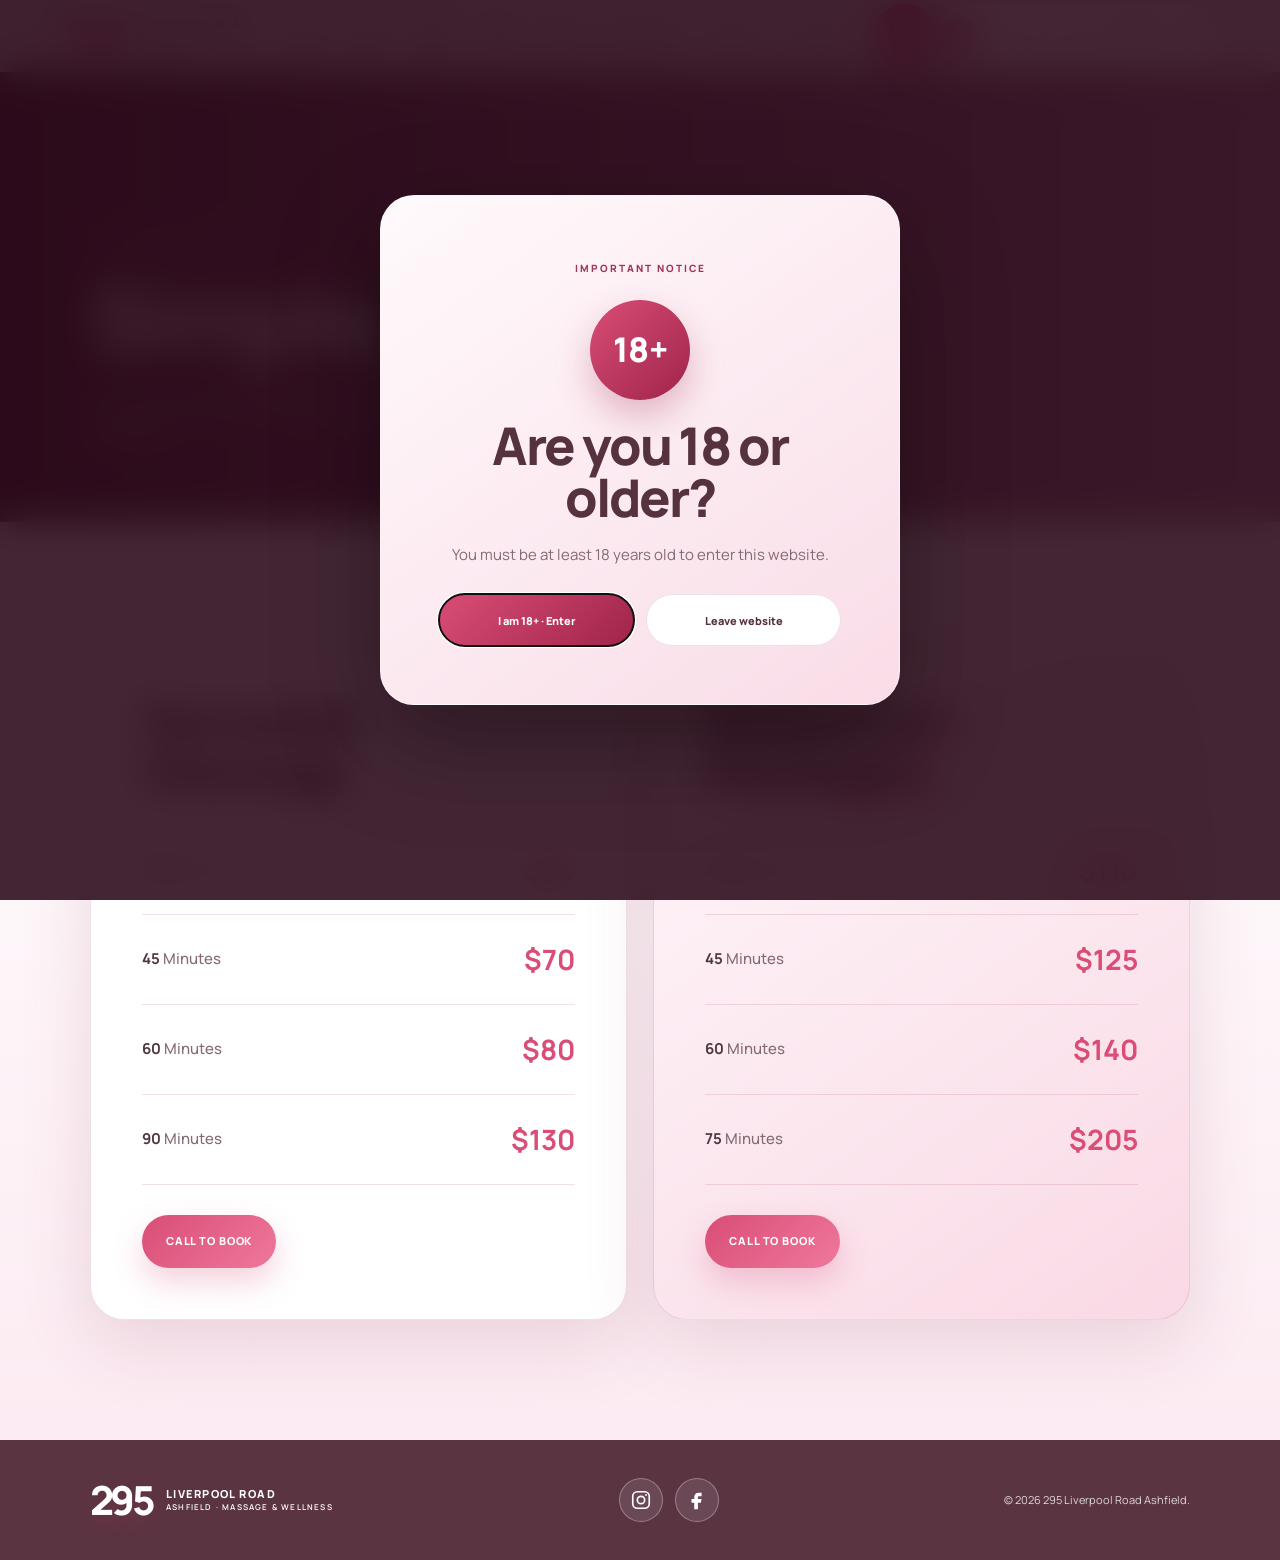
==== rates.html @ 8c731a94 "Upload complete website" ====
<!DOCTYPE html><html lang="en"><head><meta charset="UTF-8"><meta name="viewport" content="width=device-width,initial-scale=1"><meta name="description" content="Massage rates at 295 Liverpool Road Ashfield."><title>Rates | 295 Ashfield</title><link rel="preconnect" href="https://fonts.googleapis.com"><link rel="preconnect" href="https://fonts.gstatic.com" crossorigin><link href="https://fonts.googleapis.com/css2?family=Manrope:wght@400;500;600;700;800&display=swap" rel="stylesheet"><link rel="stylesheet" href="styles.css?v=20260731-rates"></head>
<body class="inner-page"><header class="site-header scrolled employment-header"><a class="brand" href="index.html"><span class="brand-number">295</span><span class="brand-copy">LIVERPOOL ROAD<small>ASHFIELD · MASSAGE & WELLNESS</small></span></a><nav class="nav"><a href="index.html" data-i18n="navHome">Home</a><a href="gallery.html" data-i18n="navGallery">Gallery</a><a href="environment.html" data-i18n="navSpace">Our Space</a><a href="index.html#weekly-roster-announcement" data-i18n="navRoster">Roster</a><a href="rates.html" data-i18n="navRates">Rates</a><a href="employment.html" data-i18n="navEmployment">Employment</a><a href="index.html#location" data-i18n="navLocation">Location</a><a class="nav-cta" href="tel:+61416723511" data-i18n="navCall">Call Us</a></nav><div class="language-switcher" role="group" aria-label="Choose language"><button data-lang="en">EN</button><button data-lang="zh">中文</button><button data-lang="vi">VI</button><button data-lang="ar">AR</button><button data-lang="ja">日本語</button><button data-lang="ko">한국어</button></div></header>
<main><section class="inner-hero rates-hero"><span class="eyebrow" data-i18n="ratesEyebrow">295 ASHFIELD · RATES</span><h1 data-i18n="ratesTitle">Simple, clear rates.</h1><p data-i18n="ratesText">Choose the session length that suits your visit. Please contact the studio to confirm current availability.</p></section><section class="section rates-page-grid"><article class="rate-panel"><h2 data-i18n="standardTitle">Remedial Massage</h2><div class="rate-list"><p><span>30 <b data-i18n="minutes">Minutes</b></span><strong>$55</strong></p><p><span>45 <b data-i18n="minutes">Minutes</b></span><strong>$70</strong></p><p><span>60 <b data-i18n="minutes">Minutes</b></span><strong>$80</strong></p><p><span>90 <b data-i18n="minutes">Minutes</b></span><strong>$130</strong></p></div><a class="button button-primary" href="tel:+61416723511" data-i18n="bookNow">Call to Book</a></article><article class="rate-panel featured"><h2 data-i18n="relaxTitle">Relaxation Packages</h2><div class="rate-list"><p><span>30 <b data-i18n="minutes">Minutes</b></span><strong>$110</strong></p><p><span>45 <b data-i18n="minutes">Minutes</b></span><strong>$125</strong></p><p><span>60 <b data-i18n="minutes">Minutes</b></span><strong>$140</strong></p><p><span>75 <b data-i18n="minutes">Minutes</b></span><strong>$205</strong></p></div><a class="button button-primary" href="tel:+61416723511" data-i18n="bookNow">Call to Book</a></article></section></main><footer><a class="brand footer-brand" href="index.html"><span class="brand-number">295</span><span class="brand-copy">LIVERPOOL ROAD<small>ASHFIELD · MASSAGE & WELLNESS</small></span></a><p>© <span id="year"></span> 295 Liverpool Road Ashfield.</p></footer><script>document.querySelector('#year').textContent=new Date().getFullYear()</script><script src="site-language.js"></script><script src="age-gate.js?v=20260807"></script></body></html>
---- styles.css ----
:root{
  --pink-50:#fff8fb;
  --pink-100:#fdeef4;
  --pink-200:#f8d9e4;
  --pink-300:#efb7ca;
  --pink-500:#df6f94;
  --rose:#d94d76;
  --rose-dark:#9f3654;
  --plum:#56323f;
  --text:#4e3740;
  --muted:#856a75;
  --white:#fff;
  --line:rgba(154,72,103,.16);
  --shadow:0 24px 70px rgba(145,63,91,.16);
}
*{box-sizing:border-box}
html{scroll-behavior:smooth}
body{margin:0;background:linear-gradient(180deg,#fff9fb 0,#fcebf2 45%,#fff8fb 100%);color:var(--text);font-family:"Manrope",sans-serif;font-size:15px;line-height:1.75;overflow-x:hidden}
body.age-gate-locked{overflow:hidden}.age-gate{position:fixed;inset:0;z-index:1000;display:grid;place-items:center;padding:22px;background:rgba(41,8,25,.88);backdrop-filter:blur(18px)}.age-gate-card{width:min(520px,100%);padding:clamp(32px,6vw,58px);border:1px solid rgba(255,255,255,.55);border-radius:34px;background:linear-gradient(145deg,#fffafc,#f9dce7);box-shadow:0 35px 100px rgba(0,0,0,.35);text-align:center}.age-gate-card>span{color:var(--rose-dark);font-size:10px;font-weight:800;letter-spacing:.2em}.age-gate-mark{width:100px;height:100px;margin:20px auto;display:grid;place-items:center;border-radius:50%;background:linear-gradient(135deg,var(--rose),#9f244a);color:#fff;font-size:34px;font-weight:800;box-shadow:0 16px 35px rgba(159,36,74,.28)}.age-gate-card h2{font-size:clamp(32px,6vw,52px)}.age-gate-card p{margin:18px auto 26px;color:var(--muted)}.age-gate-actions{display:grid;grid-template-columns:1fr 1fr;gap:12px}.age-gate-actions button{min-height:52px;border-radius:999px;font:inherit;font-size:11px;font-weight:800;cursor:pointer}.age-gate-enter{border:0;background:linear-gradient(135deg,var(--rose),#9f244a);color:#fff}.age-gate-leave{border:1px solid var(--line);background:#fff;color:var(--plum)}@media(max-width:520px){.age-gate-actions{grid-template-columns:1fr}.age-gate-card{border-radius:26px}}
a{color:inherit;text-decoration:none}
button,input,select,textarea{font:inherit}
img{max-width:100%;display:block}

.site-header{position:fixed;top:0;left:0;right:0;z-index:80;height:88px;padding:0 5vw;display:flex;align-items:center;justify-content:space-between;background:rgba(255,250,252,.78);backdrop-filter:blur(20px);border-bottom:1px solid rgba(255,255,255,.9);transition:.3s}
.site-header.scrolled{height:72px;box-shadow:0 10px 35px rgba(125,56,81,.09)}
.brand{display:flex;align-items:center;gap:13px}
.brand-number{font-size:40px;font-weight:800;line-height:1;color:var(--rose);letter-spacing:-.08em;text-shadow:0 8px 22px rgba(217,77,118,.16)}
.brand-copy{font-size:11px;font-weight:800;letter-spacing:.13em;line-height:1.35;color:var(--plum)}
.brand-copy small{display:block;font-size:8px;color:var(--muted);letter-spacing:.15em;font-weight:600}
.nav{display:flex;align-items:center;gap:26px}
.nav a{font-size:11px;font-weight:800;letter-spacing:.06em}
.nav a:hover{color:var(--rose)}
.nav-cta{padding:12px 19px;border-radius:999px;background:linear-gradient(135deg,var(--rose),#ef789c);color:white;box-shadow:0 12px 26px rgba(217,77,118,.22)}
.menu-toggle{display:none;border:0;background:none;width:40px;height:40px;cursor:pointer}.menu-toggle span{display:block;height:2px;background:var(--plum);margin:7px 0}

.hero{position:relative;min-height:100vh;padding:150px 7vw 105px;display:grid;grid-template-columns:minmax(0,1.15fr) minmax(300px,.55fr);gap:7vw;align-items:center;overflow:hidden;background:
radial-gradient(circle at 8% 16%,rgba(255,255,255,.95) 0 5%,transparent 22%),
radial-gradient(circle at 90% 18%,rgba(255,255,255,.65),transparent 26%),
linear-gradient(145deg,#f9dbe6 0%,#efb9ca 50%,#f7dce6 100%)}
.hero:before{content:"";position:absolute;inset:112px 4.5vw 46px;border:2px solid rgba(255,255,255,.76);border-radius:44% 44% 26px 26px;box-shadow:inset 0 0 0 8px rgba(255,255,255,.14);pointer-events:none}
.hero:after{content:"";position:absolute;left:-3%;right:-3%;bottom:-78px;height:220px;background:
radial-gradient(circle at 6% 70%,#fff 0 10%,transparent 10.5%),
radial-gradient(circle at 18% 58%,#fff 0 14%,transparent 14.5%),
radial-gradient(circle at 31% 72%,#fff 0 12%,transparent 12.5%),
radial-gradient(circle at 47% 52%,#fff 0 16%,transparent 16.5%),
radial-gradient(circle at 65% 68%,#fff 0 13%,transparent 13.5%),
radial-gradient(circle at 82% 55%,#fff 0 16%,transparent 16.5%),
radial-gradient(circle at 96% 70%,#fff 0 11%,transparent 11.5%);filter:drop-shadow(0 -12px 24px rgba(143,70,97,.06));z-index:1}
.hero-shape{position:absolute;z-index:0;width:70px;height:62px;background:linear-gradient(145deg,#f45f82,#c93460);transform:rotate(-45deg);border-radius:12px 50% 10px 50%;box-shadow:0 18px 24px rgba(164,40,80,.24)}
.hero-shape:before,.hero-shape:after{content:"";position:absolute;background:inherit;border-radius:50%}
.hero-shape:before{width:70px;height:70px;top:-36px;left:0}.hero-shape:after{width:70px;height:70px;left:36px;top:0}
.hero-shape-one{right:12%;top:22%;transform:rotate(-45deg) scale(.48)}
.hero-shape-two{right:33%;bottom:21%;transform:rotate(-45deg) scale(.25)}
.hero-content{position:relative;z-index:3;max-width:840px}
.eyebrow{display:inline-block;margin-bottom:20px;font-size:11px;font-weight:800;letter-spacing:.22em;color:var(--rose-dark);text-transform:uppercase}
h1,h2,h3{margin:0;line-height:1;font-weight:800;letter-spacing:-.04em;color:var(--plum)}
h1{font-size:clamp(68px,8vw,130px)}
h1 em,h2 em{font-style:normal;color:var(--rose);font-weight:800}
.hero-content p{max-width:625px;margin:28px 0 36px;color:#6e4f5b;font-size:17px;line-height:1.9}
.hero-actions{display:flex;gap:12px;flex-wrap:wrap}
.button{display:inline-flex;align-items:center;justify-content:center;min-height:53px;padding:0 24px;border:0;border-radius:999px;font-size:11px;font-weight:800;letter-spacing:.08em;text-transform:uppercase;cursor:pointer;transition:.25s}
.button-primary{background:linear-gradient(135deg,var(--rose),#ef789c);color:#fff;box-shadow:0 14px 30px rgba(217,77,118,.25)}
.button-primary:hover{transform:translateY(-3px);box-shadow:0 19px 35px rgba(217,77,118,.34)}
.button-secondary{background:rgba(255,255,255,.64);border:1px solid rgba(255,255,255,.9);color:var(--plum)}
.button-secondary:hover{background:white;transform:translateY(-3px)}
.hero-card{position:relative;z-index:4;align-self:end;margin-bottom:55px;padding:38px;border-radius:32px;background:rgba(255,255,255,.72);backdrop-filter:blur(20px);border:1px solid rgba(255,255,255,.92);box-shadow:var(--shadow)}
.hero-card>span{font-size:10px;font-weight:800;letter-spacing:.2em;color:var(--rose)}
.hero-card strong{display:block;margin:9px 0 12px;font-size:30px;color:var(--plum)}
.hero-card p{margin:0 0 24px;color:var(--muted);font-size:12px}
.hero-card a{display:flex;justify-content:space-between;padding-top:18px;border-top:1px solid var(--line);font-size:11px;font-weight:800;color:var(--rose-dark)}
.scroll-link{position:absolute;left:7vw;bottom:38px;z-index:5;font-size:9px;font-weight:800;letter-spacing:.17em;text-transform:uppercase}.scroll-link span{margin-left:10px}

/* Homepage screen order: hero, team gallery, weekly announcement, rates. */
.home-page main{display:flex;flex-direction:column}
.home-page main>.hero{order:1}
.home-page main>.roster{order:2}
.home-page main>.weekly-roster-announcement{order:3}
.home-page main>.services{order:4}
.home-page main>.feature-photo-section{order:5}
.home-page main>.space-preview-section{order:6}
.home-page main>.location-section{order:7}
.home-page main>.contact{order:8}

.section{position:relative;padding:120px 7vw}
.section-heading{display:grid;grid-template-columns:1.1fr .7fr;gap:8vw;align-items:end;margin-bottom:58px}
.section-heading h2{font-size:clamp(52px,5.8vw,90px)}
.section-heading>p{margin:0;color:var(--muted);max-width:500px}
.services{background:linear-gradient(180deg,#fff 0,#fff6f9 100%)}
.service-layout{display:grid;grid-template-columns:repeat(2,minmax(0,1fr));gap:28px}
.pricing-card{display:flex;flex-direction:column;padding:38px;border-radius:34px;background:rgba(255,255,255,.86);border:1px solid rgba(236,173,195,.48);box-shadow:0 20px 60px rgba(129,61,86,.09)}
.pricing-card-header{display:flex;align-items:flex-start;justify-content:space-between;gap:20px;padding-bottom:25px;border-bottom:1px solid var(--line)}
.pricing-label{display:block;margin-bottom:10px;color:var(--rose);font-size:11px;font-weight:800;letter-spacing:.16em}
.pricing-card h3{font-size:clamp(30px,3.4vw,46px)}
.pricing-icon{width:52px;height:52px;display:grid;place-items:center;border-radius:50%;background:var(--pink-100);color:var(--rose);font-size:20px}
.pricing-list{flex:1;margin-top:7px}.pricing-row{min-height:82px;display:flex;align-items:center;justify-content:space-between;gap:20px;padding:18px 0;border-bottom:1px solid var(--line)}
.pricing-row>div{display:flex;flex-direction:column;gap:3px}.pricing-row strong{font-size:16px}.pricing-row span{color:var(--muted);font-size:13px}.pricing-row .price{font-size:24px;color:var(--rose)}
.pricing-button{display:flex;align-items:center;justify-content:space-between;min-height:56px;margin-top:28px;padding:0 22px;border-radius:999px;background:linear-gradient(135deg,var(--rose),#ef789c);color:white;font-weight:800;box-shadow:0 13px 27px rgba(217,77,118,.2)}
.pricing-button:hover{transform:translateY(-2px)}
.service-note{max-width:850px;margin:28px auto 0;text-align:center;color:var(--muted);font-size:13px}

.roster{background:linear-gradient(180deg,#fcecf2 0,#f7d9e4 100%);overflow:hidden}
.roster:before,.roster:after{content:"♡";position:absolute;color:rgba(217,77,118,.13);font-size:220px;line-height:1}.roster:before{left:-40px;top:20px;transform:rotate(-18deg)}.roster:after{right:-25px;bottom:20px;transform:rotate(16deg)}
.roster-shell{position:relative;z-index:2;padding:24px;border-radius:38px;background:rgba(255,255,255,.58);border:1px solid rgba(255,255,255,.92);box-shadow:var(--shadow);backdrop-filter:blur(16px)}
.day-tabs{display:grid;grid-template-columns:repeat(7,1fr);gap:8px;padding:8px;margin-bottom:22px;border-radius:999px;background:rgba(255,255,255,.6)}
.roster .day-tabs,.roster .roster-summary{display:none}
.day-tab{border:0;border-radius:999px;padding:13px 8px;background:transparent;color:var(--muted);font-size:10px;font-weight:800;letter-spacing:.06em;cursor:pointer}.day-tab.active,.day-tab[aria-selected="true"]{background:linear-gradient(135deg,var(--rose),#ef789c);color:#fff;box-shadow:0 10px 22px rgba(217,77,118,.2)}
.roster-display{display:grid;grid-template-columns:minmax(0,1fr);gap:0}
.roster-summary{padding:32px;border-radius:28px;background:linear-gradient(160deg,#cf5479,#ef88a7);color:white;box-shadow:0 18px 42px rgba(180,61,102,.22)}
.roster-summary span{font-size:10px;font-weight:800;letter-spacing:.16em}.roster-summary h3{margin:11px 0 14px;font-size:40px;color:#fff}.roster-summary-text{font-size:13px;opacity:.9}.roster-button{display:inline-flex;margin-top:15px;padding:12px 17px;border-radius:999px;background:white;color:var(--rose-dark);font-size:10px;font-weight:800}
.roster-slider-wrap{position:relative;display:grid;grid-template-columns:44px minmax(0,1fr) 44px;align-items:center;gap:10px}.slider-arrow{width:44px;height:44px;border:0;border-radius:50%;background:white;color:var(--rose);box-shadow:0 8px 20px rgba(129,61,86,.13);cursor:pointer;font-size:20px;transition:transform .2s ease,background .2s ease}.slider-arrow:hover{transform:scale(1.08);background:#fff5f8}.schedule-double{min-width:0;overflow:hidden}.schedule-slider{display:flex;gap:14px;overflow-x:auto;scroll-snap-type:x mandatory;scroll-behavior:smooth;scrollbar-width:none;padding:2px}.schedule-slider::-webkit-scrollbar{display:none}.schedule-slider .therapist-card{flex:0 0 calc((100% - 28px)/3);scroll-snap-align:start}.roster-gallery-status{display:flex;align-items:center;gap:10px;margin:12px 4px 0}.roster-gallery-status>span{position:relative;display:block;overflow:hidden;width:76px;height:3px;border-radius:99px;background:rgba(217,77,118,.18)}.roster-gallery-status>span::after{content:"";position:absolute;inset:0;background:var(--rose);transform-origin:left;animation:rosterGalleryProgress 6s linear infinite}.roster-gallery-status small{color:var(--muted);font-size:8px;font-weight:800;letter-spacing:.14em;text-transform:uppercase}.roster-slider-wrap:hover .roster-gallery-status>span::after,.roster-slider-wrap:focus-within .roster-gallery-status>span::after{animation-play-state:paused}@keyframes rosterGalleryProgress{from{transform:scaleX(0)}to{transform:scaleX(1)}}
.staff-card{overflow:hidden;border-radius:23px;background:white;border:1px solid rgba(218,113,150,.18);box-shadow:0 12px 30px rgba(127,61,84,.08)}.staff-image{aspect-ratio:4/5;overflow:hidden;background:#f7e5ec}.staff-image img{width:100%;height:100%;object-fit:cover}.staff-info{padding:16px}.staff-info h4{margin:0 0 4px;font-size:17px;color:var(--plum)}.staff-info p{margin:0;color:var(--muted);font-size:11px}.staff-hours{display:block;margin-top:8px;color:var(--rose);font-size:11px;font-weight:800}

.therapist-card{overflow:hidden;border-radius:23px;background:#fff;border:1px solid rgba(218,113,150,.18);box-shadow:0 12px 30px rgba(127,61,84,.08)}
.therapist-image{position:relative;aspect-ratio:4/5;overflow:hidden;background:#f7e5ec}
.therapist-image::after{content:"Hover gallery";position:absolute;right:10px;bottom:10px;padding:7px 10px;border-radius:999px;background:rgba(255,255,255,.88);color:var(--rose-dark);font-size:8px;font-weight:800;letter-spacing:.08em;opacity:0;transform:translateY(6px);transition:.3s}
[lang="zh"] .therapist-image::after{content:"悬停查看图片"}[lang="vi"] .therapist-image::after{content:"Di chuột xem ảnh"}[lang="ar"] .therapist-image::after{content:"مرر لعرض الصور"}
.therapist-image:hover::after{opacity:1;transform:none}
.therapist-image img{width:100%;height:100%;object-fit:cover;transition:opacity .35s ease,transform .8s ease,filter .4s ease}
.therapist-image:hover img{transform:scale(1.045);filter:saturate(1.05)}
.therapist-image img.is-changing{opacity:.18}
.therapist-info{padding:16px}.therapist-info h4{margin:0 0 4px;font-size:17px;color:var(--plum)}.therapist-info p{margin:0;color:var(--muted);font-size:11px}

/* Employment language switcher */
.language-switcher{display:flex;align-items:center;gap:8px;padding:5px;border-radius:999px;background:rgba(255,255,255,.86);border:1px solid var(--line)}
.language-switcher button{border:0;border-radius:999px;padding:8px 11px;background:transparent;color:var(--muted);font-size:10px;font-weight:800;cursor:pointer}
.language-switcher button.active{background:var(--rose);color:#fff}
.global-language-switcher{margin-left:14px}
.site-header:has(.global-language-switcher) .nav{gap:17px}
.site-header:has(.global-language-switcher) .nav a{font-size:10px}
.employment-page{background:#fff8fb}
.employment-hero{position:relative;min-height:64vh;padding:150px 7vw 80px;display:flex;align-items:end;background:linear-gradient(90deg,rgba(40,0,25,.9),rgba(90,0,54,.48)),url("images/romantic-banner.png") center/cover no-repeat}
.employment-hero-inner{max-width:850px;color:#fff}.employment-hero h1{font-size:clamp(54px,7vw,106px);color:#fff}.employment-hero p{max-width:700px;margin:26px 0 0;color:rgba(255,255,255,.84);font-size:17px}
.employment-content{max-width:1180px;margin:auto}.employment-intro{max-width:760px;margin-bottom:38px}.employment-intro h2{font-size:clamp(42px,5vw,72px)}
.employment-grid{display:grid;grid-template-columns:repeat(2,minmax(0,1fr));gap:22px}.employment-card{padding:34px;border-radius:28px;background:#fff;border:1px solid var(--line);box-shadow:var(--shadow)}.employment-card h3{font-size:28px;color:var(--rose);margin-bottom:20px}.employment-card ul{margin:0;padding-left:20px}.employment-card li{margin:10px 0;color:var(--muted)}
.employment-card li.employment-benefit-highlight{position:relative;list-style:none;margin:14px 0 14px -20px;padding:15px 18px 15px 48px;border:1px solid rgba(217,77,118,.28);border-radius:16px;background:linear-gradient(135deg,#fff0f6,#ffe1ec);color:var(--rose-dark);font-weight:800;box-shadow:0 10px 24px rgba(217,77,118,.12)}.employment-card li.employment-benefit-highlight::before{content:"★";position:absolute;left:18px;top:14px;color:var(--rose);font-size:18px}[dir="rtl"] .employment-card li.employment-benefit-highlight{margin-right:-20px;margin-left:0;padding:15px 48px 15px 18px}[dir="rtl"] .employment-card li.employment-benefit-highlight::before{right:18px;left:auto}
.employment-contact{margin-top:25px;padding:34px;border-radius:28px;background:linear-gradient(145deg,#4c2635,#7b2c49);color:#fff}.employment-contact h3{color:#fff;font-size:32px}.employment-contact p{max-width:800px;color:rgba(255,255,255,.78)}.employment-contact-links{display:flex;gap:12px;flex-wrap:wrap;margin-top:22px}.employment-contact-links a{display:inline-flex;padding:13px 18px;border-radius:999px;background:#fff;color:var(--rose-dark);font-weight:800;font-size:11px}
.employment-qr-section{margin-top:72px}.employment-qr-heading{max-width:760px;margin-bottom:32px}.employment-qr-heading h2{font-size:clamp(42px,5vw,72px)}.employment-qr-heading p{color:var(--muted);margin:22px 0 0}
.employment-qr-grid{display:grid;grid-template-columns:repeat(3,minmax(0,1fr));gap:22px}.employment-qr-card{overflow:hidden;border-radius:28px;background:#fff;border:1px solid var(--line);box-shadow:var(--shadow)}.employment-qr-card>a:first-child{display:block;padding:16px;background:linear-gradient(145deg,#fff,#fbeaf1)}.employment-qr-card img{width:100%;height:390px;object-fit:contain;border-radius:18px;background:#fff;transition:transform .35s ease}.employment-qr-card>a:hover img{transform:scale(1.025)}.employment-qr-card>div{padding:22px}.employment-qr-card h3{font-size:28px;color:var(--rose)}.employment-qr-card p{margin:6px 0 14px;color:var(--muted)}.employment-qr-card>div>a{color:var(--rose-dark);font-size:11px;font-weight:800;text-transform:uppercase;letter-spacing:.07em}
[dir="rtl"] .employment-card ul{padding-left:0;padding-right:20px}
@media(max-width:1000px){.employment-header{height:auto;min-height:88px;flex-wrap:wrap;padding-top:10px;padding-bottom:10px}.employment-header .nav{display:flex;position:static;box-shadow:none;background:transparent;padding:0;flex-direction:row}.employment-header .language-switcher{order:3;width:100%;justify-content:center}.employment-hero{padding-top:190px}}
@media(max-width:980px){.employment-qr-grid{grid-template-columns:1fr 1fr}.employment-qr-card:last-child{grid-column:1/-1;max-width:520px;width:100%;justify-self:center}}
@media(max-width:700px){.employment-grid{grid-template-columns:1fr}.employment-header .nav{display:none}.employment-hero{min-height:70svh;padding:190px 22px 60px}.employment-content{padding-left:20px;padding-right:20px}.language-switcher{overflow-x:auto;justify-content:flex-start!important}.language-switcher button{white-space:nowrap}.employment-qr-grid{grid-template-columns:1fr}.employment-qr-card:last-child{grid-column:auto;max-width:none}.employment-qr-card img{height:auto;max-height:480px}}

/* =========================================================
   GALLERY + RATES PAGES
========================================================= */
.inner-page{background:#fff8fb}
.inner-hero{min-height:58vh;padding:170px 7vw 75px;display:flex;flex-direction:column;justify-content:flex-end;background:linear-gradient(90deg,rgba(43,4,27,.90),rgba(92,4,56,.45)),url("images/romantic-banner.png") center/cover no-repeat;color:#fff}
.inner-hero h1{font-size:clamp(58px,7vw,108px);color:#fff}.inner-hero p{max-width:760px;margin:25px 0 0;color:rgba(255,255,255,.82);font-size:17px}.inner-hero .eyebrow{color:#ffc7e0}
.all-girls-gallery{display:grid;grid-template-columns:repeat(4,minmax(0,1fr));gap:22px}.gallery-person{overflow:hidden;border-radius:25px;background:#fff;border:1px solid var(--line);box-shadow:0 16px 42px rgba(127,61,84,.10)}.gallery-person .therapist-info h3{font-size:24px;color:var(--plum)}
.gallery-person .therapist-image{position:relative;overflow:hidden}.gallery-profile-overlay{position:absolute;z-index:2;right:0;bottom:0;left:0;padding:70px 16px 16px;color:#fff;background:linear-gradient(transparent,rgba(31,8,17,.94));transform:translateY(calc(100% - 72px));transition:transform .3s ease;pointer-events:none}.gallery-person:hover .gallery-profile-overlay,.gallery-person:focus-within .gallery-profile-overlay{transform:translateY(0)}.gallery-profile-overlay h3{margin:0 0 5px;color:#fff!important;font-family:Georgia,serif;font-size:27px}.gallery-profile-overlay p{margin:0 0 10px;color:#f8e9ee;font-size:11px;line-height:1.4}.gallery-profile-overlay>div{display:flex;flex-wrap:wrap;gap:5px}.gallery-profile-overlay span{padding:5px 7px;border:1px solid rgba(255,255,255,.22);border-radius:999px;background:rgba(255,255,255,.12);font-size:9px;font-weight:700}.gallery-person>.therapist-info{display:none}
.team-profile-card{outline:none}.team-profile-card:hover .team-profile-overlay,.team-profile-card:focus .team-profile-overlay,.team-profile-card:focus-within .team-profile-overlay{transform:translateY(0)}.team-profile-card:focus-visible{box-shadow:0 0 0 3px rgba(217,77,118,.3),0 12px 30px rgba(127,61,84,.08)}
.rates-page-grid{display:grid;grid-template-columns:repeat(2,minmax(0,1fr));gap:26px;background:linear-gradient(180deg,#fff,#fcebf2)}.rate-panel{padding:clamp(28px,4vw,52px);border-radius:34px;background:#fff;border:1px solid var(--line);box-shadow:var(--shadow)}.rate-panel.featured{background:linear-gradient(145deg,#fff8fb,#f9d9e5)}.rate-panel h2{font-size:clamp(38px,4vw,62px);margin-bottom:28px}.rate-list p{display:flex;align-items:center;justify-content:space-between;gap:20px;margin:0;padding:20px 0;border-bottom:1px solid var(--line)}.rate-list span{font-weight:700}.rate-list b{font-weight:500;color:var(--muted)}.rate-list strong{font-size:28px;color:var(--rose)}.rate-panel .button{margin-top:30px}
[dir="rtl"] .inner-hero,[dir="rtl"] .rate-panel,[dir="rtl"] .gallery-person{text-align:right}
@media(max-width:1100px){.all-girls-gallery{grid-template-columns:repeat(3,1fr)}}
@media(max-width:820px){.all-girls-gallery{grid-template-columns:repeat(2,1fr)}.rates-page-grid{grid-template-columns:1fr}.inner-hero{padding-top:190px}.employment-header .language-switcher{display:flex}}
@media(max-width:520px){.all-girls-gallery{grid-template-columns:1fr}.inner-hero{min-height:62svh;padding:175px 22px 55px}.inner-hero p{font-size:14px}}

/* Four employment contact methods */
.employment-qr-grid{grid-template-columns:repeat(4,minmax(0,1fr))}
@media(max-width:1100px){.employment-qr-grid{grid-template-columns:1fr 1fr}.employment-qr-card:last-child{grid-column:auto;max-width:none;width:auto;justify-self:stretch}}
@media(max-width:700px){.employment-qr-grid{grid-template-columns:1fr}.employment-qr-card:last-child{grid-column:auto;max-width:none;width:auto;justify-self:stretch}}

/* =========================================================
   OUR SPACE — HOME PREVIEW + FULL GALLERY
========================================================= */
.space-preview-section{background:linear-gradient(145deg,#fff,#fbeaf2)}
.space-preview-grid{display:grid;grid-template-columns:1.35fr .65fr;grid-template-rows:repeat(2,minmax(220px,310px));gap:20px}.space-preview-grid>a{position:relative;display:block;overflow:hidden;border-radius:28px;background:#eadde2;box-shadow:var(--shadow)}.space-preview-main{grid-row:1/3}.space-preview-grid img{width:100%;height:100%;object-fit:cover;transition:transform .7s ease,filter .5s ease}.space-preview-grid a:hover img{transform:scale(1.035);filter:saturate(1.06)}.space-preview-grid span{position:absolute;left:24px;bottom:24px;padding:13px 18px;border-radius:999px;background:rgba(255,255,255,.92);color:var(--rose-dark);font-size:11px;font-weight:800;box-shadow:0 10px 28px rgba(50,20,30,.16)}
.environment-hero{background-image:linear-gradient(90deg,rgba(36,16,24,.88),rgba(63,28,43,.30)),url("images/environment/img_0013.jpg");background-position:center}
.environment-features{display:grid;grid-template-columns:repeat(3,1fr);gap:22px;background:linear-gradient(180deg,#fff,#fff7fa)}.environment-features article{padding:34px;border-radius:28px;background:#fff;border:1px solid var(--line);box-shadow:var(--shadow)}.environment-features article>span{color:var(--rose);font-size:11px;font-weight:800;letter-spacing:.16em}.environment-features h2{margin:18px 0 14px;font-size:clamp(28px,3vw,42px)}.environment-features p{margin:0;color:var(--muted)}
.environment-gallery-section{background:linear-gradient(180deg,#fceaf2,#fff8fb)}.environment-gallery-heading{margin-bottom:42px}.environment-gallery-heading h2{font-size:clamp(48px,6vw,86px)}.environment-gallery{display:grid;grid-template-columns:repeat(3,minmax(0,1fr));grid-auto-rows:300px;gap:18px}.environment-photo{position:relative;display:block;overflow:hidden;border-radius:26px;background:#eadde2;box-shadow:0 16px 45px rgba(82,39,55,.12)}.environment-photo-wide{grid-column:span 2}.environment-photo img{width:100%;height:100%;object-fit:cover;transition:transform .65s ease,filter .45s ease}.environment-photo:hover img{transform:scale(1.035);filter:saturate(1.07)}.environment-photo span{position:absolute;right:18px;bottom:18px;padding:11px 15px;border-radius:999px;background:rgba(255,255,255,.92);color:var(--rose-dark);font-size:10px;font-weight:800}
[dir="rtl"] .space-preview-grid span{left:auto;right:24px}[dir="rtl"] .environment-photo span{right:auto;left:18px}
@media(max-width:900px){.space-preview-grid{grid-template-columns:1fr 1fr;grid-template-rows:420px 240px}.space-preview-main{grid-column:1/3;grid-row:auto}.environment-features{grid-template-columns:1fr}.environment-gallery{grid-template-columns:repeat(2,1fr);grid-auto-rows:260px}.environment-photo-wide{grid-column:span 2}}
@media(max-width:600px){.space-preview-grid{grid-template-columns:1fr;grid-template-rows:360px 220px 220px}.space-preview-main{grid-column:auto}.environment-gallery{grid-template-columns:1fr;grid-auto-rows:260px}.environment-photo-wide{grid-column:auto}.environment-hero{background-position:62% center}}

.contact{display:grid;grid-template-columns:.9fr 1.1fr;gap:28px;background:#fff8fb}
.contact-card{padding:42px;border-radius:34px;background:white;border:1px solid rgba(236,173,195,.42);box-shadow:0 20px 55px rgba(129,61,86,.08)}
.contact-card h2,.contact-card h3{font-size:clamp(38px,4.7vw,66px)}.detail-list{margin:28px 0}.detail-list>div{padding:17px 0;border-bottom:1px solid var(--line)}.detail-list span{display:block;font-size:10px;letter-spacing:.12em;font-weight:800;color:var(--rose)}.detail-list strong,.detail-list a{font-size:15px}.text-link{color:var(--rose);font-weight:800}.quick-contact{display:flex;gap:10px;flex-wrap:wrap;margin:22px 0}.quick-contact a{padding:11px 16px;border-radius:999px;background:var(--pink-100);color:var(--rose-dark);font-size:11px;font-weight:800}
form{display:grid;gap:17px}.form-row{display:grid;grid-template-columns:1fr 1fr;gap:15px}label{display:grid;gap:7px;font-size:11px;font-weight:800;color:var(--plum)}input,select,textarea{width:100%;border:1px solid var(--line);border-radius:16px;padding:14px 15px;background:#fffafd;color:var(--text);outline:none}input:focus,select:focus,textarea:focus{border-color:var(--pink-500);box-shadow:0 0 0 4px rgba(223,111,148,.1)}.form-status{margin:0;color:var(--rose);font-size:12px}
footer{display:flex;align-items:center;justify-content:space-between;gap:20px;padding:38px 7vw;background:#5b3442;color:white}footer .brand-number,footer .brand-copy,footer .brand-copy small{color:white}footer p{margin:0;font-size:11px;opacity:.8}
.footer-socials{display:flex;align-items:center;justify-content:center;gap:12px}.footer-socials a{width:44px;height:44px;display:grid;place-items:center;border-radius:50%;color:#fff;background:rgba(255,255,255,.1);border:1px solid rgba(255,255,255,.3);transition:transform .2s ease,background .2s ease}.footer-socials a:hover,.footer-socials a:focus-visible{transform:translateY(-3px);background:var(--rose);outline:2px solid rgba(255,255,255,.85);outline-offset:2px}.footer-socials svg{width:22px;height:22px;fill:none;stroke:currentColor;stroke-width:1.8}.footer-socials .social-dot{fill:currentColor;stroke:none}.footer-socials path{fill:currentColor;stroke:none}
.mobile-actions{display:none}

.floating-photo-button{position:fixed;right:18px;top:50%;z-index:90;transform:translateY(-50%);width:92px;padding:7px;border:0;border-radius:23px;background:rgba(255,255,255,.9);box-shadow:0 18px 40px rgba(116,48,74,.24);cursor:pointer;backdrop-filter:blur(14px)}
.floating-photo-button img{width:100%;aspect-ratio:1/1.18;object-fit:cover;border-radius:17px}.floating-photo-button span{display:block;padding:7px 2px 2px;font-size:8px;font-weight:800;letter-spacing:.12em;color:var(--rose)}
.floating-photo-modal{position:fixed;inset:0;z-index:200;display:none;place-items:center;padding:24px;background:rgba(55,25,36,.75);backdrop-filter:blur(12px)}.floating-photo-modal.open{display:grid}.floating-photo-panel{max-width:min(920px,92vw);max-height:88vh;padding:10px;border-radius:28px;background:white;box-shadow:0 30px 90px rgba(0,0,0,.3)}.floating-photo-panel img{max-height:84vh;border-radius:20px}.floating-photo-close{position:fixed;right:28px;top:24px;width:48px;height:48px;border:0;border-radius:50%;background:white;color:var(--rose);font-size:30px;cursor:pointer}

.reveal{opacity:0;transform:translateY(24px);transition:.7s ease}.reveal.visible{opacity:1;transform:none}

@media(max-width:1050px){.nav{display:none;position:absolute;top:100%;left:4vw;right:4vw;padding:18px;border-radius:24px;background:white;box-shadow:var(--shadow);flex-direction:column}.nav.open{display:flex}.menu-toggle{display:block}.hero{grid-template-columns:1fr;padding-top:140px}.hero-card{max-width:440px;margin-bottom:20px}.section-heading{grid-template-columns:1fr;gap:24px}.roster-display{grid-template-columns:1fr}.roster-summary{min-height:auto}.schedule-slider .therapist-card{flex-basis:calc((100% - 14px)/2)}.contact{grid-template-columns:1fr}}
@media(max-width:700px){body{padding-bottom:62px}.site-header{height:70px;padding:0 20px}.brand-number{font-size:32px}.brand-copy{font-size:9px}.hero{min-height:auto;padding:120px 22px 120px}.hero:before{inset:88px 12px 44px;border-radius:120px 120px 25px 25px}.hero-content p{font-size:15px}.hero-card{padding:25px;border-radius:25px}.scroll-link{left:24px;bottom:28px}.section{padding:82px 20px}.service-layout{grid-template-columns:1fr}.pricing-card{padding:25px;border-radius:26px}.day-tabs{grid-template-columns:repeat(4,1fr);border-radius:24px}.roster-shell{padding:13px;border-radius:26px}.schedule-slider .therapist-card{flex-basis:100%}.roster-slider-wrap{grid-template-columns:38px minmax(0,1fr) 38px}.slider-arrow{width:38px;height:38px}.contact-card{padding:27px;border-radius:27px}.form-row{grid-template-columns:1fr}footer{flex-direction:column;text-align:center}.mobile-actions{position:fixed;left:0;right:0;bottom:0;z-index:120;display:grid;grid-template-columns:repeat(3,1fr);background:white;border-top:1px solid var(--line)}.mobile-actions a{text-align:center;padding:14px 5px;font-size:10px;font-weight:800}.mobile-actions a:last-child{background:var(--rose);color:white}.floating-photo-button{right:10px;width:72px}.floating-photo-button span{font-size:7px}}
@media(max-width:700px){.home-page .mobile-actions{grid-template-columns:repeat(4,1fr)}}
.instagram-link{color:var(--rose)!important;text-decoration:underline;text-underline-offset:3px}
.love-note{position:absolute;right:8%;top:31%;z-index:1;font-size:160px;line-height:1;color:rgba(255,255,255,.44);transform:rotate(-12deg);text-shadow:0 12px 30px rgba(143,70,97,.08)}
@media(max-width:700px){.love-note{font-size:95px;right:-3%;top:23%}}

/* =========================================================
   CINEMATIC ROMANTIC HERO — updated banner
========================================================= */
.hero{
  min-height:100vh;
  padding:150px 7vw 105px;
  grid-template-columns:minmax(0,1.1fr) minmax(290px,.52fr);
  isolation:isolate;
  background-image:
    linear-gradient(90deg,rgba(40,0,25,.86) 0%,rgba(83,0,50,.65) 38%,rgba(112,0,68,.18) 67%,rgba(43,0,28,.30) 100%),
    linear-gradient(180deg,rgba(0,0,0,.05) 0%,rgba(22,0,14,.38) 100%),
    url("images/romantic-banner.png");
  background-size:cover;
  background-position:center 46%;
  background-repeat:no-repeat;
}
.hero:before{
  inset:108px 4.5vw 42px;
  border:1px solid rgba(255,255,255,.36);
  border-radius:42px;
  box-shadow:inset 0 0 70px rgba(255,120,196,.10),0 30px 90px rgba(45,0,28,.20);
  z-index:1;
}
.hero:after{
  left:0;
  right:0;
  bottom:0;
  height:32%;
  z-index:0;
  background:linear-gradient(180deg,transparent,rgba(31,0,20,.62));
  filter:none;
}
.hero-shape,.love-note{display:none}
.hero-content{z-index:3;max-width:720px;text-shadow:0 8px 36px rgba(34,0,20,.35)}
.hero .eyebrow{color:#ffd9ec}
.hero h1{color:#fff;font-size:clamp(66px,7.4vw,118px)}
.hero h1 em{color:#ff9aca;text-shadow:0 0 35px rgba(255,100,180,.46)}
.hero-content p{max-width:570px;color:rgba(255,255,255,.88);font-size:17px}
.hero .button-primary{background:linear-gradient(135deg,#f5388a,#ff77b2);box-shadow:0 15px 38px rgba(238,35,126,.36)}
.hero .button-secondary{background:rgba(255,255,255,.12);border:1px solid rgba(255,255,255,.52);color:#fff;backdrop-filter:blur(15px)}
.hero .button-secondary:hover{background:rgba(255,255,255,.22)}
.hero-card{
  z-index:4;
  margin-bottom:56px;
  background:linear-gradient(145deg,rgba(63,0,39,.58),rgba(128,0,75,.28));
  border:1px solid rgba(255,255,255,.32);
  box-shadow:0 26px 75px rgba(30,0,18,.36),inset 0 1px 0 rgba(255,255,255,.22);
  backdrop-filter:blur(22px);
  color:#fff;
}
.hero-card>span{color:#ffc3df}
.hero-card strong{color:#fff;text-shadow:0 0 26px rgba(255,119,178,.25)}
.hero-card p{color:rgba(255,255,255,.72)}
.hero-card a{border-top-color:rgba(255,255,255,.20);color:#ffd4e8}
.scroll-link{color:#fff;text-shadow:0 4px 16px rgba(0,0,0,.4)}

@media(max-width:1050px){
  .hero{background-position:center 42%;grid-template-columns:1fr;padding-bottom:92px}
  .hero-content{max-width:650px}
  .hero-card{max-width:440px;margin-top:22px;margin-bottom:12px}
}
@media(max-width:700px){
  .hero{
    min-height:100svh;
    padding:125px 22px 100px;
    align-content:end;
    background-image:
      linear-gradient(180deg,rgba(38,0,25,.10) 0%,rgba(58,0,37,.28) 39%,rgba(35,0,23,.92) 78%,rgba(28,0,18,.98) 100%),
      url("images/romantic-banner.png");
    background-position:center top;
  }
  .hero:before{inset:86px 12px 24px;border-radius:32px}
  .hero h1{font-size:clamp(48px,14vw,70px)}
  .hero-content p{margin:20px 0 26px;font-size:14px;line-height:1.75}
  .hero-actions{gap:9px}
  .hero .button{min-height:48px;padding:0 18px;font-size:9px}
  .hero-card{display:none}
  .scroll-link{display:none}
}


/* =========================================================
   FINAL HOMEPAGE ENHANCEMENTS
========================================================= */
.pricing-card h3,
.pricing-row strong,
.pricing-row span,
.pricing-row .price,
.pricing-label,
.pricing-button{color:var(--rose)!important}
.pricing-row{border-color:rgba(217,77,118,.22)}

.feature-photo-section{display:grid;grid-template-columns:minmax(260px,.65fr) minmax(0,1.35fr);gap:5vw;align-items:center;background:linear-gradient(135deg,#fff8fb,#fdeaf2)}
.feature-photo-copy h2{font-size:clamp(48px,5.5vw,82px)}
.feature-photo-copy p{max-width:540px;color:var(--muted);margin:24px 0 30px}
.feature-photo-card,.location-guide{position:relative;border:0;padding:0;background:#fff;border-radius:32px;overflow:hidden;box-shadow:var(--shadow);cursor:pointer}
.feature-photo-card img{width:100%;height:min(720px,72vw);object-fit:cover;object-position:center top}
.feature-photo-card span,.location-guide span{position:absolute;right:18px;bottom:18px;padding:12px 18px;border-radius:999px;background:rgba(255,255,255,.92);color:var(--rose-dark);font-size:11px;font-weight:800;box-shadow:0 10px 28px rgba(80,25,45,.15)}

.location-section{background:linear-gradient(180deg,#fffafc,#fceaf1)}
.location-layout{display:grid;grid-template-columns:minmax(300px,.48fr) minmax(0,1.52fr);min-height:560px;border-radius:34px;overflow:hidden;box-shadow:var(--shadow);background:#fff}
.location-info-panel{padding:clamp(34px,5vw,78px);display:flex;flex-direction:column;justify-content:center;background:linear-gradient(145deg,#2f2226,#4d2635);color:#fff}
.location-info-panel>span{font-size:11px;font-weight:800;letter-spacing:.2em;color:#f6b7cd}
.location-info-panel h3{margin:20px 0 24px;color:#fff;font-size:clamp(36px,4vw,62px);line-height:1.05}
.location-info-panel p{color:rgba(255,255,255,.72);max-width:520px}
.location-actions{display:flex;gap:12px;flex-wrap:wrap;margin-top:28px}
.button-light{background:#fff;color:#3b2830}
.location-map{width:100%;height:100%;min-height:560px;border:0}
.location-guide{display:block;width:100%;margin-top:30px}
.location-guide img{width:100%;max-height:760px;object-fit:cover;object-position:center}
.route-guides{margin-top:30px;padding:clamp(24px,4vw,48px);border-radius:34px;background:rgba(255,255,255,.78);border:1px solid rgba(217,77,118,.14);box-shadow:var(--shadow)}.route-guide-heading{display:grid;grid-template-columns:1fr 1fr;gap:10px 40px;align-items:end;margin-bottom:24px}.route-guide-heading .eyebrow{grid-column:1/-1}.route-guide-heading h3{font-size:clamp(30px,3.5vw,50px);color:var(--plum)}.route-guide-heading p{margin:0;color:var(--muted)}.route-guide-grid{display:grid;grid-template-columns:repeat(2,minmax(0,1fr));gap:18px}.route-guide-card{position:relative;padding:0;border:0;border-radius:24px;overflow:hidden;background:#eee5e8;box-shadow:0 14px 38px rgba(90,35,55,.12);cursor:pointer}.route-guide-card img{display:block;width:100%;aspect-ratio:4/1;object-fit:contain;background:#e9e5e7;transition:transform .45s ease}.route-guide-card:hover img,.route-guide-card:focus-visible img{transform:scale(1.015)}.route-guide-card>span{display:flex;align-items:center;justify-content:space-between;gap:12px;padding:15px 18px;background:#fff;color:var(--plum);text-align:left}.route-guide-card strong{font-size:14px}.route-guide-card small{color:var(--rose);font-size:9px;font-weight:800}
.parking-card{display:grid;grid-template-columns:minmax(0,1.1fr) minmax(280px,.9fr);margin-top:30px;border-radius:34px;overflow:hidden;background:#fff;box-shadow:var(--shadow);border:1px solid rgba(217,77,118,.13)}
.parking-photo{position:relative;min-height:420px;padding:0;border:0;background:#e9e5e7;overflow:hidden;cursor:pointer}.parking-photo img{width:100%;height:100%;object-fit:cover;transition:transform .55s ease}.parking-photo:hover img{transform:scale(1.025)}.parking-photo span{position:absolute;right:18px;bottom:18px;padding:12px 17px;border-radius:999px;background:rgba(255,255,255,.94);color:var(--rose-dark);font-size:11px;font-weight:800;box-shadow:0 10px 28px rgba(50,20,30,.16)}
.parking-copy{position:relative;padding:clamp(32px,5vw,72px);display:flex;flex-direction:column;justify-content:center;background:linear-gradient(145deg,#fff,#fff0f5)}.parking-copy h3{margin:16px 0;font-size:clamp(36px,4vw,60px);color:var(--plum)}.parking-copy p{max-width:520px;color:var(--muted)}.parking-copy>strong{align-self:flex-start;margin-top:24px;padding:12px 18px;border-radius:999px;background:var(--rose);color:#fff;font-size:12px;letter-spacing:.12em;box-shadow:0 12px 24px rgba(217,77,118,.22)}
.parking-address{margin:0 0 18px;font-weight:800;color:var(--plum)!important}.parking-options{display:grid;gap:10px}.parking-options article{padding:13px 15px;border-radius:16px;background:rgba(255,255,255,.78);border:1px solid rgba(217,77,118,.13)}.parking-options strong{display:block;margin-bottom:4px;color:var(--rose-dark);font-size:13px}.parking-options p{margin:0;font-size:11px;line-height:1.5}.parking-note{margin:14px 0 0!important;font-size:10px;line-height:1.5}
.parking-source-links{display:flex;flex-wrap:wrap;gap:8px;margin-top:14px}.parking-source-links a{padding:7px 10px;border-radius:999px;background:#fff;color:var(--rose-dark);border:1px solid rgba(217,77,118,.2);font-size:9px;font-weight:800}

.image-lightbox{position:fixed;inset:0;z-index:220;display:none;place-items:center;padding:24px;background:rgba(31,8,18,.88);backdrop-filter:blur(12px)}
.image-lightbox.open{display:grid}
.image-lightbox img{max-width:min(1100px,94vw);max-height:90vh;border-radius:24px;box-shadow:0 35px 100px rgba(0,0,0,.45)}
.image-lightbox-close{position:fixed;top:24px;right:28px;width:48px;height:48px;border:0;border-radius:50%;background:#fff;color:var(--rose);font-size:30px;cursor:pointer}

@media(max-width:900px){
  .feature-photo-section,.location-layout,.parking-card,.route-guide-heading{grid-template-columns:1fr}
  .route-guide-grid{grid-template-columns:1fr}
  .feature-photo-card img{height:auto}
  .location-map{min-height:460px}
  .parking-photo{min-height:360px}
}
@media(max-width:700px){
  .feature-photo-section{gap:34px}
  .feature-photo-card,.location-layout,.location-guide{border-radius:24px}
  .location-info-panel{padding:32px 24px}
  .location-map{min-height:380px}
  .parking-card,.route-guides{border-radius:24px}.route-guides{padding:20px}.route-guide-card{border-radius:18px}.parking-photo{min-height:280px}.parking-copy{padding:30px 24px}
}


/* =========================================================
   JOIN PAGE
========================================================= */
.join-page{background:#fff8fb}
.join-hero{position:relative;min-height:88vh;padding:150px 7vw 90px;display:flex;align-items:center;background:url("images/romantic-banner.png") center/cover no-repeat;isolation:isolate}
.join-overlay{position:absolute;inset:0;background:linear-gradient(90deg,rgba(41,9,22,.88),rgba(60,12,32,.48),rgba(50,8,25,.14));z-index:-1}
.join-content{max-width:830px;color:#fff}
.join-content h1{font-size:clamp(56px,7vw,110px);color:#fff}
.join-content p{max-width:680px;font-size:18px;color:rgba(255,255,255,.82);margin:28px 0 34px}
.join-content .button-secondary{border-color:rgba(255,255,255,.55);color:#fff;background:rgba(255,255,255,.12)}
.join-details{background:linear-gradient(180deg,#fff,#fceaf2)}
.join-grid{display:grid;grid-template-columns:repeat(3,1fr);gap:22px}
.join-grid article{padding:34px;border-radius:28px;background:#fff;box-shadow:var(--shadow);border:1px solid var(--line)}
.join-grid article>span{color:var(--rose);font-weight:800;letter-spacing:.15em}
.join-grid h3{margin:20px 0 14px;font-size:30px;color:var(--rose)}
.join-grid p{color:var(--muted)}
.join-location-card{display:grid;grid-template-columns:1.2fr .8fr;overflow:hidden;border-radius:34px;background:#fff;box-shadow:var(--shadow)}
.join-location-card img{width:100%;height:100%;min-height:520px;object-fit:cover}
.join-location-card>div{padding:clamp(35px,5vw,75px);display:flex;flex-direction:column;justify-content:center}
.join-location-card h2{font-size:clamp(42px,5vw,72px)}
.join-location-card p{color:var(--muted);margin:24px 0 30px}
@media(max-width:900px){.join-grid{grid-template-columns:1fr}.join-location-card{grid-template-columns:1fr}.join-location-card img{min-height:380px}.join-nav{display:flex}}
@media(max-width:700px){.join-hero{min-height:80svh;padding:120px 22px 70px;background-position:62% center}.join-content p{font-size:15px}.join-location-card{border-radius:24px}.join-location-card>div{padding:32px 24px}.join-nav{display:none}}

/* =====================================================
   STUDIO GUIDE — FULL IMAGE + MOTION UPGRADE
   Keeps the complete 295.jpg visible without cropping.
===================================================== */
.feature-photo-section{
  position:relative;
  overflow:hidden;
  isolation:isolate;
}

.feature-photo-section::before,
.feature-photo-section::after{
  content:"";
  position:absolute;
  z-index:-1;
  border-radius:50%;
  pointer-events:none;
  filter:blur(4px);
  opacity:.52;
  animation:guideGlowFloat 8s ease-in-out infinite alternate;
}

.feature-photo-section::before{
  width:360px;
  height:360px;
  right:-100px;
  top:-120px;
  background:radial-gradient(circle,rgba(247,156,190,.38),rgba(247,156,190,0) 70%);
}

.feature-photo-section::after{
  width:300px;
  height:300px;
  left:-100px;
  bottom:-120px;
  background:radial-gradient(circle,rgba(255,206,222,.48),rgba(255,206,222,0) 72%);
  animation-delay:-3s;
}

.feature-photo-card{
  width:min(100%,620px);
  justify-self:center;
  aspect-ratio:2 / 3;
  display:block;
  overflow:hidden;
  border:1px solid rgba(217,77,118,.16);
  background:linear-gradient(145deg,#fff,#fff7fa);
  box-shadow:
    0 28px 75px rgba(105,35,61,.16),
    0 8px 24px rgba(217,77,118,.10);
  transform:translateZ(0);
  transition:transform .55s cubic-bezier(.2,.75,.2,1),box-shadow .55s ease,border-color .4s ease;
}

.feature-photo-gallery{
  min-width:0;
  display:grid;
  grid-template-columns:repeat(2,minmax(0,1fr));
  gap:20px;
  align-items:start;
}

.feature-photo-gallery .feature-photo-card{
  width:100%;
  aspect-ratio:2 / 3;
}

.feature-photo-gallery .feature-photo-card:hover,
.feature-photo-gallery .feature-photo-card:focus-visible{
  transform:none;
  border-color:rgba(217,77,118,.16);
  box-shadow:0 28px 75px rgba(105,35,61,.16),0 8px 24px rgba(217,77,118,.10);
}

.feature-photo-gallery .feature-photo-card:hover::before,
.feature-photo-gallery .feature-photo-card:focus-visible::before{
  transform:translateX(-45%) rotate(8deg);
}

.feature-photo-gallery .feature-photo-card:hover img,
.feature-photo-gallery .feature-photo-card:focus-visible img{
  transform:scale(1);
  filter:none;
}

.feature-photo-card::before{
  content:"";
  position:absolute;
  inset:-40% -70%;
  z-index:2;
  pointer-events:none;
  background:linear-gradient(115deg,transparent 35%,rgba(255,255,255,.48) 48%,transparent 61%);
  transform:translateX(-45%) rotate(8deg);
  transition:transform .9s ease;
}

.feature-photo-card::after{
  content:"";
  position:absolute;
  inset:0;
  z-index:1;
  pointer-events:none;
  border-radius:inherit;
  box-shadow:inset 0 0 0 1px rgba(255,255,255,.65);
}

.feature-photo-card img{
  width:100%;
  height:100%;
  display:block;
  object-fit:contain;
  object-position:center;
  background:#fff;
  transform:scale(1);
  transition:transform 1s cubic-bezier(.2,.75,.2,1),filter .6s ease;
  animation:guideImageBreathe 7s ease-in-out infinite;
}

.feature-photo-card span{
  z-index:3;
  backdrop-filter:blur(12px);
  -webkit-backdrop-filter:blur(12px);
  border:1px solid rgba(255,255,255,.72);
  animation:guideBadgePulse 2.8s ease-in-out infinite;
}

.feature-photo-card:hover,
.feature-photo-card:focus-visible{
  transform:translateY(-10px) rotateX(1deg) rotateY(-1deg);
  border-color:rgba(217,77,118,.34);
  box-shadow:
    0 38px 95px rgba(105,35,61,.22),
    0 12px 34px rgba(217,77,118,.15);
  outline:none;
}

.feature-photo-card:hover::before,
.feature-photo-card:focus-visible::before{
  transform:translateX(48%) rotate(8deg);
}

.feature-photo-card:hover img,
.feature-photo-card:focus-visible img{
  transform:scale(1.018);
  filter:saturate(1.04) contrast(1.02);
}

@keyframes guideImageBreathe{
  0%,100%{transform:scale(1)}
  50%{transform:scale(1.012)}
}

@keyframes guideBadgePulse{
  0%,100%{transform:translateY(0);box-shadow:0 10px 28px rgba(80,25,45,.15)}
  50%{transform:translateY(-4px);box-shadow:0 16px 34px rgba(217,77,118,.24)}
}

@keyframes guideGlowFloat{
  from{transform:translate3d(0,0,0) scale(1)}
  to{transform:translate3d(22px,-16px,0) scale(1.08)}
}

@media (max-width:900px){
  .feature-photo-gallery{width:min(100%,760px);justify-self:center}
  .feature-photo-card{
    width:min(100%,520px);
    aspect-ratio:2 / 3;
  }
}

@media (max-width:560px){
  .feature-photo-gallery{grid-template-columns:1fr;gap:18px}
  .feature-photo-card{
    width:100%;
    border-radius:24px;
  }

  .feature-photo-card span{
    right:12px;
    bottom:12px;
    padding:10px 14px;
  }
}

@media (prefers-reduced-motion:reduce){
  .feature-photo-section::before,
  .feature-photo-section::after,
  .feature-photo-card img,
  .feature-photo-card span{
    animation:none!important;
  }

  .feature-photo-card,
  .feature-photo-card img,
  .feature-photo-card::before{
    transition:none!important;
  }
}

/* Weekly roster announcement */
.weekly-roster-announcement{background:linear-gradient(135deg,#fffaf7 0%,#f5e8e6 100%)}
.weekly-roster-content{width:min(1180px,100%);margin:auto}
.weekly-roster-content h2{margin:10px 0 14px;font-size:clamp(34px,5vw,62px);line-height:1.05}.weekly-roster-content h2 em{display:block;color:#9f244a;font-family:Georgia,serif;font-size:.55em;font-weight:500;margin-top:10px}.weekly-roster-content>p{color:#6f5c61;line-height:1.7}
.weekly-day-tabs{display:flex;gap:8px;overflow-x:auto;margin:25px 0 22px;padding-bottom:5px}.weekly-day-tabs button{flex:0 0 auto;border:1px solid #d8c8c1;border-radius:999px;background:#fff;padding:10px 15px;color:#5f4b51;font:inherit;font-size:13px;font-weight:700;cursor:pointer}.weekly-day-tabs button[aria-selected="true"]{border-color:#9f244a;background:#9f244a;color:#fff}
.weekly-roster-showcase{display:grid;grid-template-columns:minmax(320px,1.12fr) minmax(300px,.88fr);gap:22px;align-items:start}
.weekly-featured-person{position:relative;overflow:hidden;min-height:650px;border-radius:28px;background:#35141f;box-shadow:0 24px 60px rgba(56,19,31,.2)}
.weekly-featured-photo,.weekly-featured-photo img{width:100%;height:100%}.weekly-featured-photo{position:absolute;inset:0;overflow:hidden}.weekly-featured-photo img{display:block;object-fit:cover;object-position:center top;transition:transform .45s ease,opacity .25s ease}.weekly-featured-photo.is-hovering img{transform:scale(1.035)}
.weekly-hover-hint{position:absolute;z-index:2;top:18px;right:18px;padding:7px 11px;border-radius:999px;background:rgba(38,13,22,.66);color:#fff;font-size:10px;font-weight:800;letter-spacing:.1em;text-transform:uppercase;backdrop-filter:blur(8px)}
.weekly-featured-person::after{content:"";position:absolute;inset:34% 0 0;background:linear-gradient(transparent,rgba(23,7,13,.95));pointer-events:none}
.weekly-featured-info{position:absolute;z-index:1;right:0;bottom:0;left:0;padding:clamp(24px,5vw,46px);color:#fff;pointer-events:none}.weekly-featured-info>span{color:#f3cc8e;font-size:12px;font-weight:800;letter-spacing:.16em;text-transform:uppercase}.weekly-featured-info h3{margin:8px 0;color:#fff!important;font-family:Georgia,serif;font-size:clamp(38px,6vw,64px)}.weekly-featured-info>p{max-width:520px;margin:0 0 18px;color:#f9e9ed;font-size:15px;line-height:1.6}
.weekly-featured-info dl{display:flex;flex-wrap:wrap;gap:8px;margin:0}.weekly-featured-info dl div{min-width:92px;padding:9px 12px;border:1px solid rgba(255,255,255,.25);border-radius:11px;background:rgba(255,255,255,.1);backdrop-filter:blur(8px)}.weekly-featured-info dt{font-size:9px;font-weight:800;letter-spacing:.1em;text-transform:uppercase;color:#f3cc8e}.weekly-featured-info dd{margin:3px 0 0;font-size:14px;font-weight:700}
.weekly-people{display:grid;gap:9px}.weekly-person-button{display:grid;grid-template-columns:58px minmax(0,1fr);gap:12px;align-items:center;width:100%;padding:9px;border:1px solid rgba(159,36,74,.14);border-radius:14px;background:rgba(255,255,255,.84);color:#38232a;text-align:left;cursor:pointer;font:inherit;transition:.2s ease}.weekly-thumb-hover,.weekly-thumb-hover img{display:block;width:58px;height:66px}.weekly-thumb-hover{overflow:hidden;border-radius:10px}.weekly-thumb-hover img{object-fit:cover;object-position:center top;transition:transform .3s ease}.weekly-thumb-hover.is-hovering img{transform:scale(1.07)}.weekly-person-button>span:last-child{display:grid;gap:2px}.weekly-person-button strong{font-size:16px}.weekly-person-button small{color:#765f66;font-size:11px}.weekly-person-button em{color:#9f244a;font-size:10px;font-style:normal;font-weight:700}.weekly-person-button:hover,.weekly-person-button[aria-pressed="true"]{border-color:#9f244a;background:#9f244a;color:#fff;transform:translateX(3px)}.weekly-person-button:hover strong,.weekly-person-button[aria-pressed="true"] strong{color:#fff!important}.weekly-person-button:hover small,.weekly-person-button[aria-pressed="true"] small,.weekly-person-button:hover em,.weekly-person-button[aria-pressed="true"] em{color:#f9e9ed}.weekly-note{display:block;margin-top:18px;color:#806970}
[dir="rtl"] .weekly-person-button{text-align:right}[dir="rtl"] .weekly-person-button:hover,[dir="rtl"] .weekly-person-button[aria-pressed="true"]{transform:translateX(-3px)}
@media(max-width:820px){.weekly-roster-showcase{grid-template-columns:1fr}.weekly-featured-person{min-height:560px}.weekly-people{grid-template-columns:repeat(2,minmax(0,1fr))}}
@media(max-width:560px){.weekly-featured-person{min-height:520px}.weekly-people{grid-template-columns:1fr}.weekly-person-button:hover,.weekly-person-button[aria-pressed="true"]{transform:none}}
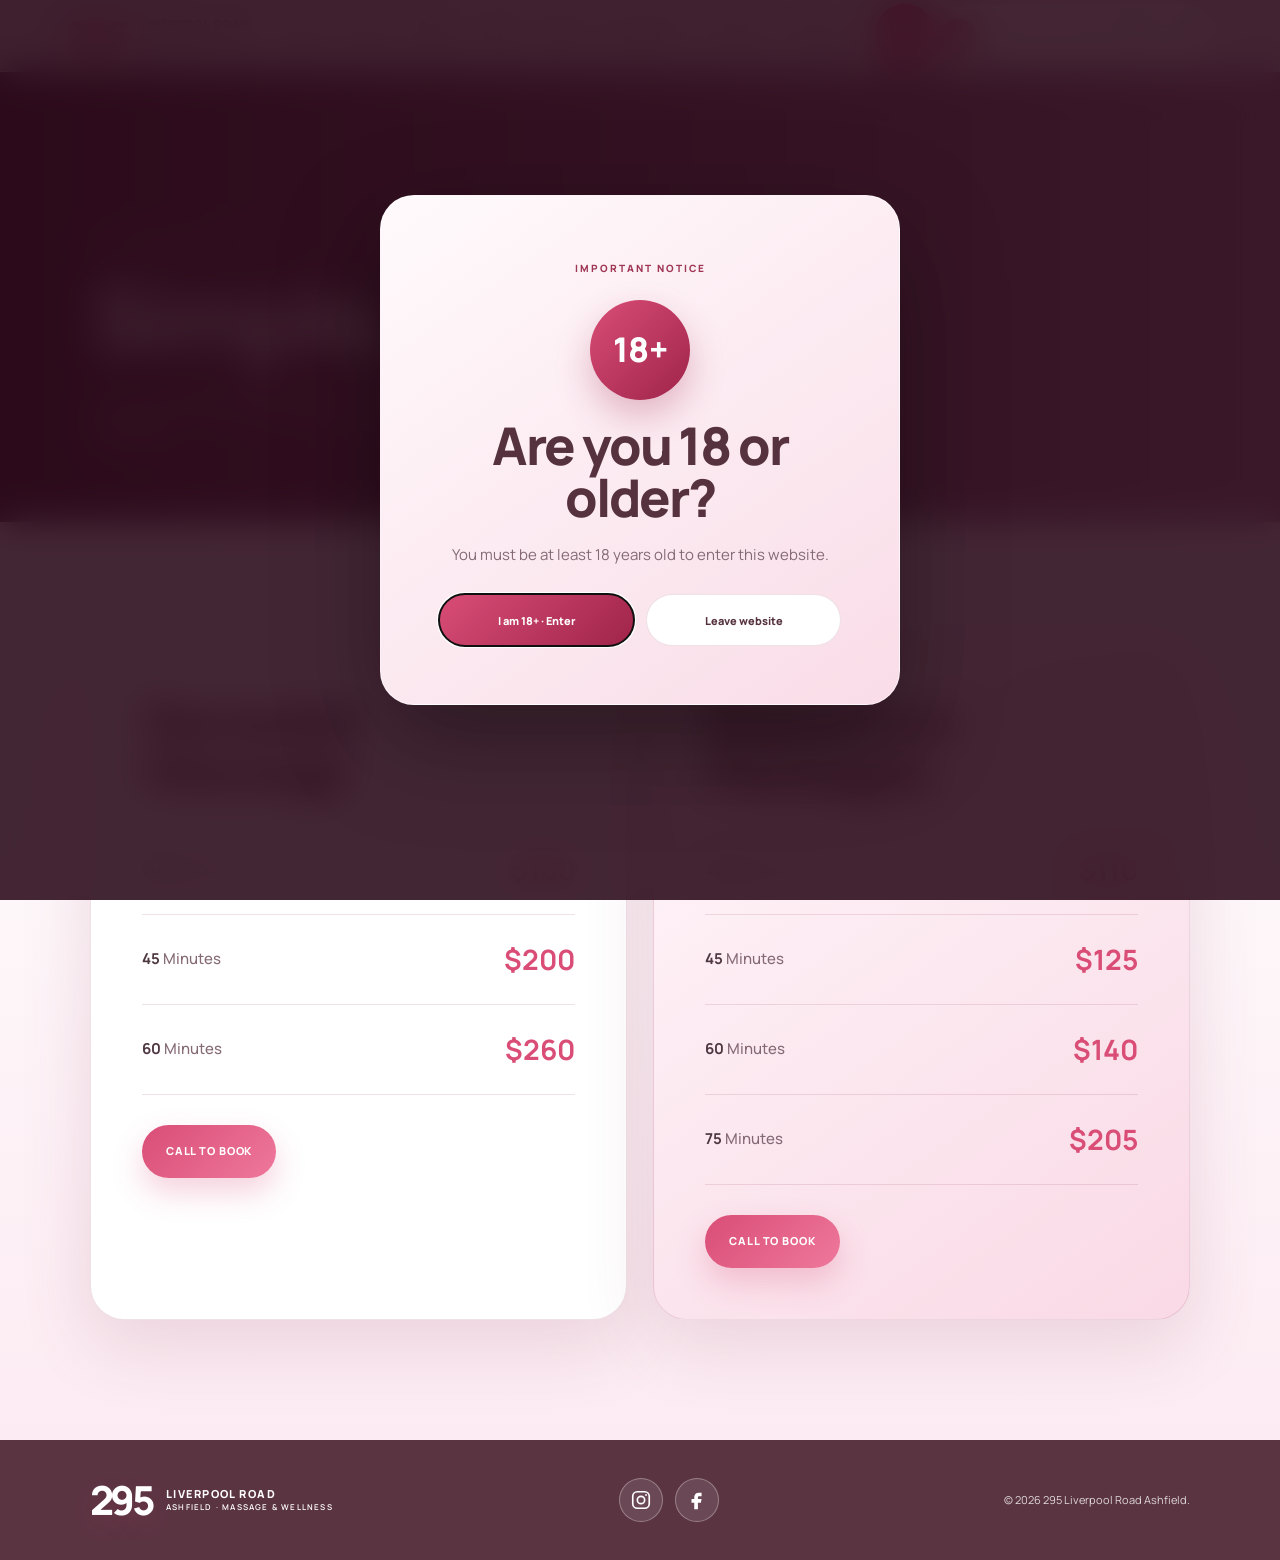
==== commit 229ce7a0: "Add files via upload" ====
--- a/rates.html
+++ b/rates.html
@@ -1,3 +1,3 @@
 <!DOCTYPE html><html lang="en"><head><meta charset="UTF-8"><meta name="viewport" content="width=device-width,initial-scale=1"><meta name="description" content="Massage rates at 295 Liverpool Road Ashfield."><title>Rates | 295 Ashfield</title><link rel="preconnect" href="https://fonts.googleapis.com"><link rel="preconnect" href="https://fonts.gstatic.com" crossorigin><link href="https://fonts.googleapis.com/css2?family=Manrope:wght@400;500;600;700;800&display=swap" rel="stylesheet"><link rel="stylesheet" href="styles.css?v=20260731-rates"></head>
 <body class="inner-page"><header class="site-header scrolled employment-header"><a class="brand" href="index.html"><span class="brand-number">295</span><span class="brand-copy">LIVERPOOL ROAD<small>ASHFIELD · MASSAGE & WELLNESS</small></span></a><nav class="nav"><a href="index.html" data-i18n="navHome">Home</a><a href="gallery.html" data-i18n="navGallery">Gallery</a><a href="environment.html" data-i18n="navSpace">Our Space</a><a href="index.html#weekly-roster-announcement" data-i18n="navRoster">Roster</a><a href="rates.html" data-i18n="navRates">Rates</a><a href="employment.html" data-i18n="navEmployment">Employment</a><a href="index.html#location" data-i18n="navLocation">Location</a><a class="nav-cta" href="tel:+61416723511" data-i18n="navCall">Call Us</a></nav><div class="language-switcher" role="group" aria-label="Choose language"><button data-lang="en">EN</button><button data-lang="zh">中文</button><button data-lang="vi">VI</button><button data-lang="ar">AR</button><button data-lang="ja">日本語</button><button data-lang="ko">한국어</button></div></header>
-<main><section class="inner-hero rates-hero"><span class="eyebrow" data-i18n="ratesEyebrow">295 ASHFIELD · RATES</span><h1 data-i18n="ratesTitle">Simple, clear rates.</h1><p data-i18n="ratesText">Choose the session length that suits your visit. Please contact the studio to confirm current availability.</p></section><section class="section rates-page-grid"><article class="rate-panel"><h2 data-i18n="standardTitle">Remedial Massage</h2><div class="rate-list"><p><span>30 <b data-i18n="minutes">Minutes</b></span><strong>$55</strong></p><p><span>45 <b data-i18n="minutes">Minutes</b></span><strong>$70</strong></p><p><span>60 <b data-i18n="minutes">Minutes</b></span><strong>$80</strong></p><p><span>90 <b data-i18n="minutes">Minutes</b></span><strong>$130</strong></p></div><a class="button button-primary" href="tel:+61416723511" data-i18n="bookNow">Call to Book</a></article><article class="rate-panel featured"><h2 data-i18n="relaxTitle">Relaxation Packages</h2><div class="rate-list"><p><span>30 <b data-i18n="minutes">Minutes</b></span><strong>$110</strong></p><p><span>45 <b data-i18n="minutes">Minutes</b></span><strong>$125</strong></p><p><span>60 <b data-i18n="minutes">Minutes</b></span><strong>$140</strong></p><p><span>75 <b data-i18n="minutes">Minutes</b></span><strong>$205</strong></p></div><a class="button button-primary" href="tel:+61416723511" data-i18n="bookNow">Call to Book</a></article></section></main><footer><a class="brand footer-brand" href="index.html"><span class="brand-number">295</span><span class="brand-copy">LIVERPOOL ROAD<small>ASHFIELD · MASSAGE & WELLNESS</small></span></a><p>© <span id="year"></span> 295 Liverpool Road Ashfield.</p></footer><script>document.querySelector('#year').textContent=new Date().getFullYear()</script><script src="site-language.js"></script><script src="age-gate.js?v=20260807"></script></body></html>
+<main><section class="inner-hero rates-hero"><span class="eyebrow" data-i18n="ratesEyebrow">295 ASHFIELD · RATES</span><h1 data-i18n="ratesTitle">Simple, clear rates.</h1><p data-i18n="ratesText">Choose the session length that suits your visit. Please contact the studio to confirm current availability.</p></section><section class="section rates-page-grid"><article class="rate-panel"><h2 data-i18n="standardTitle">Diamond Massage</h2><div class="rate-list"><p><span>30 <b data-i18n="minutes">Minutes</b></span><strong>$160</strong></p><p><span>45 <b data-i18n="minutes">Minutes</b></span><strong>$200</strong></p><p><span>60 <b data-i18n="minutes">Minutes</b></span><strong>$260</strong></p></div><a class="button button-primary" href="tel:+61416723511" data-i18n="bookNow">Call to Book</a></article><article class="rate-panel featured"><h2 data-i18n="relaxTitle">Relaxation Packages</h2><div class="rate-list"><p><span>30 <b data-i18n="minutes">Minutes</b></span><strong>$110</strong></p><p><span>45 <b data-i18n="minutes">Minutes</b></span><strong>$125</strong></p><p><span>60 <b data-i18n="minutes">Minutes</b></span><strong>$140</strong></p><p><span>75 <b data-i18n="minutes">Minutes</b></span><strong>$205</strong></p></div><a class="button button-primary" href="tel:+61416723511" data-i18n="bookNow">Call to Book</a></article></section></main><footer><a class="brand footer-brand" href="index.html"><span class="brand-number">295</span><span class="brand-copy">LIVERPOOL ROAD<small>ASHFIELD · MASSAGE & WELLNESS</small></span></a><p>© <span id="year"></span> 295 Liverpool Road Ashfield.</p></footer><script>document.querySelector('#year').textContent=new Date().getFullYear()</script><script src="site-language.js"></script><script src="age-gate.js?v=20260807"></script></body></html>
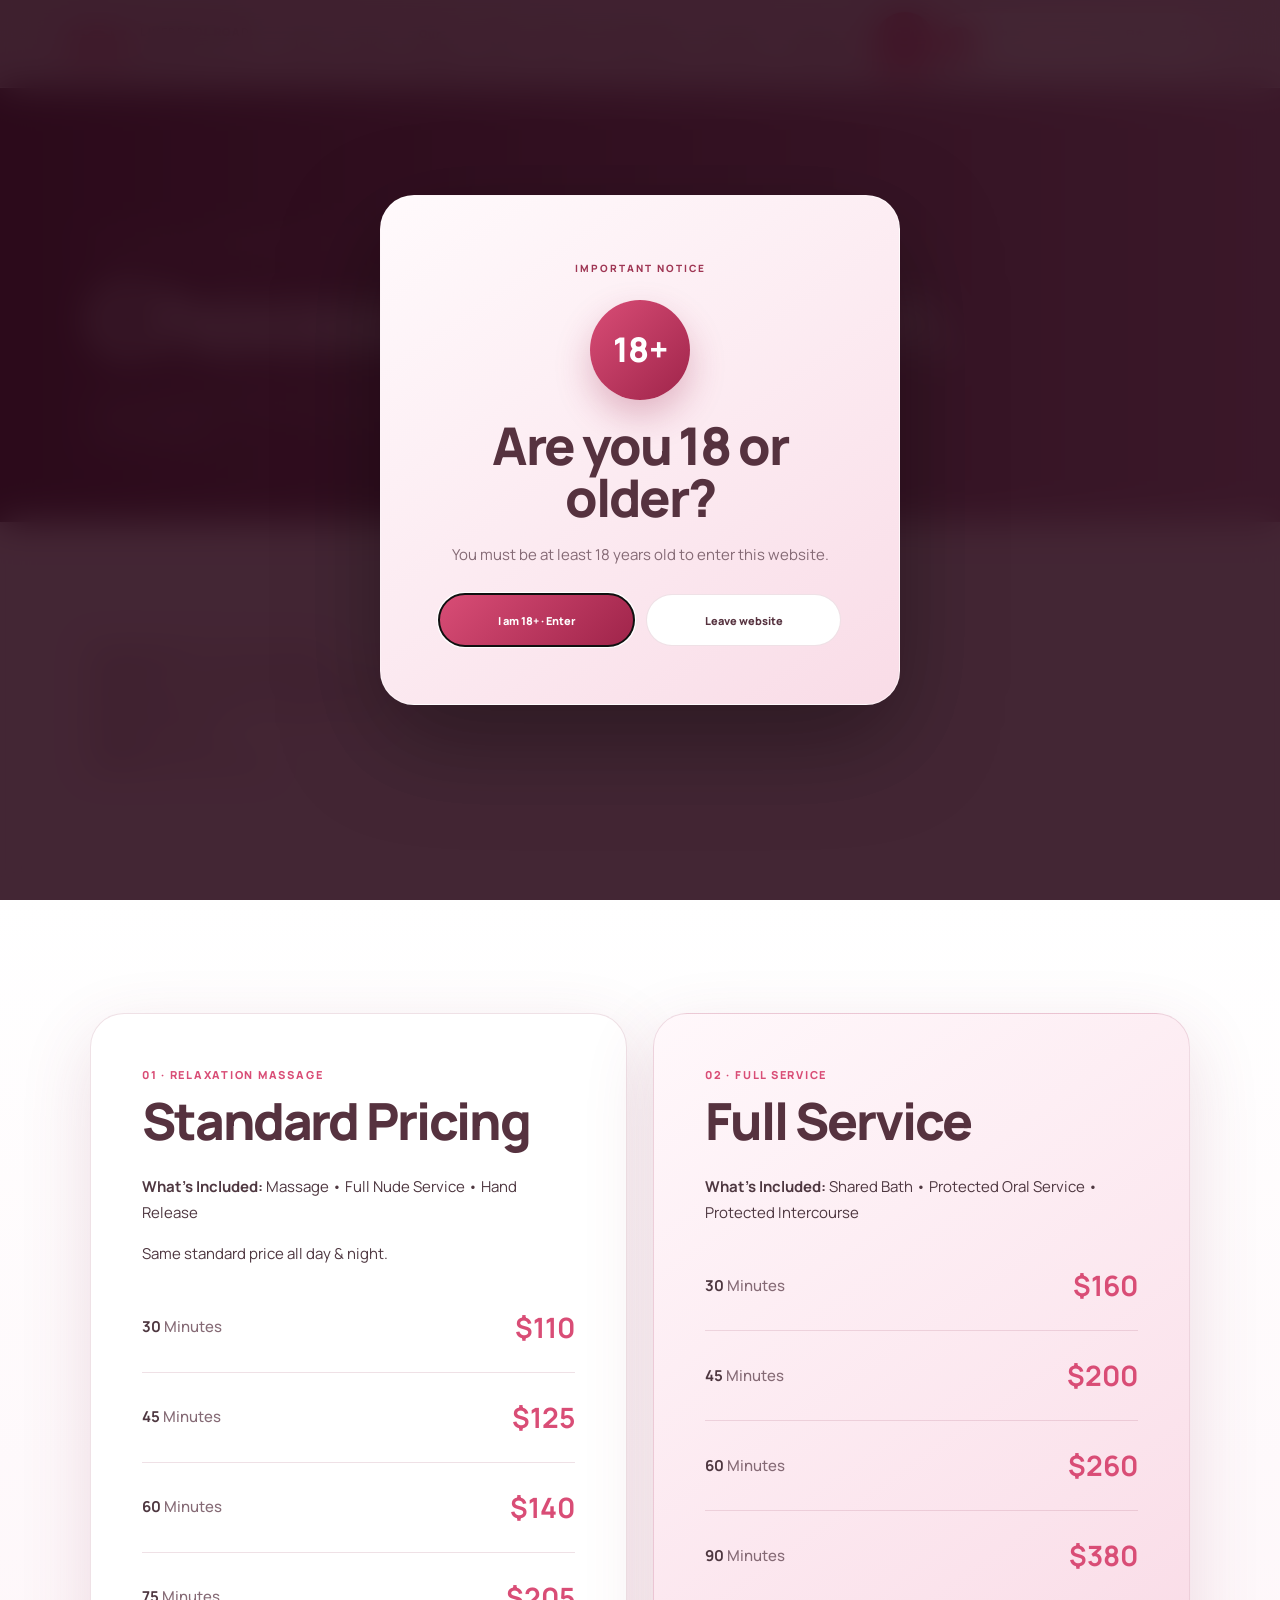
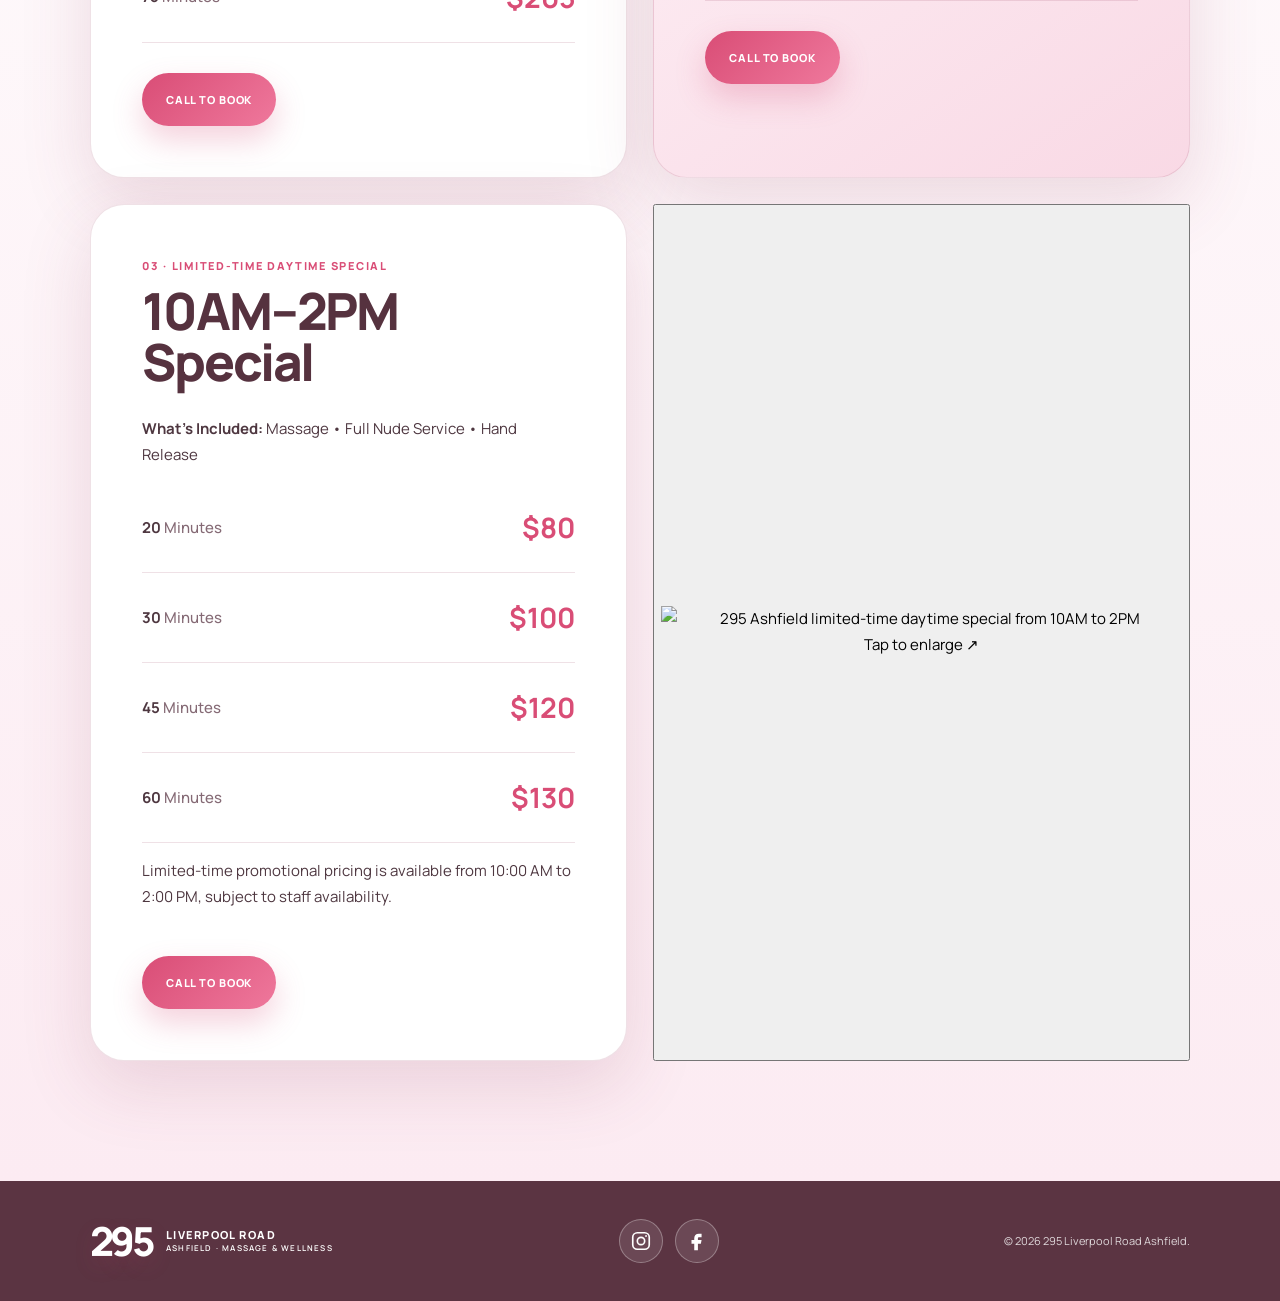
==== commit dc30c1a2: "Add files via upload" ====
--- a/rates.html
+++ b/rates.html
@@ -1,3 +1,33 @@
-<!DOCTYPE html><html lang="en"><head><meta charset="UTF-8"><meta name="viewport" content="width=device-width,initial-scale=1"><meta name="description" content="Massage rates at 295 Liverpool Road Ashfield."><title>Rates | 295 Ashfield</title><link rel="preconnect" href="https://fonts.googleapis.com"><link rel="preconnect" href="https://fonts.gstatic.com" crossorigin><link href="https://fonts.googleapis.com/css2?family=Manrope:wght@400;500;600;700;800&display=swap" rel="stylesheet"><link rel="stylesheet" href="styles.css?v=20260731-rates"></head>
-<body class="inner-page"><header class="site-header scrolled employment-header"><a class="brand" href="index.html"><span class="brand-number">295</span><span class="brand-copy">LIVERPOOL ROAD<small>ASHFIELD · MASSAGE & WELLNESS</small></span></a><nav class="nav"><a href="index.html" data-i18n="navHome">Home</a><a href="gallery.html" data-i18n="navGallery">Gallery</a><a href="environment.html" data-i18n="navSpace">Our Space</a><a href="index.html#weekly-roster-announcement" data-i18n="navRoster">Roster</a><a href="rates.html" data-i18n="navRates">Rates</a><a href="employment.html" data-i18n="navEmployment">Employment</a><a href="index.html#location" data-i18n="navLocation">Location</a><a class="nav-cta" href="tel:+61416723511" data-i18n="navCall">Call Us</a></nav><div class="language-switcher" role="group" aria-label="Choose language"><button data-lang="en">EN</button><button data-lang="zh">中文</button><button data-lang="vi">VI</button><button data-lang="ar">AR</button><button data-lang="ja">日本語</button><button data-lang="ko">한국어</button></div></header>
-<main><section class="inner-hero rates-hero"><span class="eyebrow" data-i18n="ratesEyebrow">295 ASHFIELD · RATES</span><h1 data-i18n="ratesTitle">Simple, clear rates.</h1><p data-i18n="ratesText">Choose the session length that suits your visit. Please contact the studio to confirm current availability.</p></section><section class="section rates-page-grid"><article class="rate-panel"><h2 data-i18n="standardTitle">Diamond Massage</h2><div class="rate-list"><p><span>30 <b data-i18n="minutes">Minutes</b></span><strong>$160</strong></p><p><span>45 <b data-i18n="minutes">Minutes</b></span><strong>$200</strong></p><p><span>60 <b data-i18n="minutes">Minutes</b></span><strong>$260</strong></p></div><a class="button button-primary" href="tel:+61416723511" data-i18n="bookNow">Call to Book</a></article><article class="rate-panel featured"><h2 data-i18n="relaxTitle">Relaxation Packages</h2><div class="rate-list"><p><span>30 <b data-i18n="minutes">Minutes</b></span><strong>$110</strong></p><p><span>45 <b data-i18n="minutes">Minutes</b></span><strong>$125</strong></p><p><span>60 <b data-i18n="minutes">Minutes</b></span><strong>$140</strong></p><p><span>75 <b data-i18n="minutes">Minutes</b></span><strong>$205</strong></p></div><a class="button button-primary" href="tel:+61416723511" data-i18n="bookNow">Call to Book</a></article></section></main><footer><a class="brand footer-brand" href="index.html"><span class="brand-number">295</span><span class="brand-copy">LIVERPOOL ROAD<small>ASHFIELD · MASSAGE & WELLNESS</small></span></a><p>© <span id="year"></span> 295 Liverpool Road Ashfield.</p></footer><script>document.querySelector('#year').textContent=new Date().getFullYear()</script><script src="site-language.js"></script><script src="age-gate.js?v=20260807"></script></body></html>
+<!DOCTYPE html>
+<html lang="en">
+<head>
+  <meta charset="UTF-8">
+  <meta name="viewport" content="width=device-width,initial-scale=1">
+  <meta name="description" content="Services and pricing for 295 Ashfield Massage at 295 Liverpool Road, Ashfield NSW 2131.">
+  <title>Services & Pricing | 295 Ashfield</title>
+  <link rel="preconnect" href="https://fonts.googleapis.com"><link rel="preconnect" href="https://fonts.gstatic.com" crossorigin>
+  <link href="https://fonts.googleapis.com/css2?family=Manrope:wght@400;500;600;700;800&display=swap" rel="stylesheet">
+  <link rel="stylesheet" href="styles.css?v=20260919-pricing">
+</head>
+<body class="inner-page">
+  <header class="site-header scrolled employment-header">
+    <a class="brand" href="index.html"><span class="brand-number">295</span><span class="brand-copy">LIVERPOOL ROAD<small>ASHFIELD · MASSAGE & WELLNESS</small></span></a>
+    <nav class="nav"><a href="index.html" data-i18n="navHome">Home</a><a href="gallery.html" data-i18n="navGallery">Gallery</a><a href="environment.html" data-i18n="navSpace">Our Space</a><a href="index.html#weekly-roster-announcement" data-i18n="navRoster">Roster</a><a href="rates.html" data-i18n="navRates">Rates</a><a href="employment.html" data-i18n="navEmployment">Employment</a><a href="index.html#location" data-i18n="navLocation">Location</a><a class="nav-cta" href="tel:+61416723511" data-i18n="navCall">Call Us</a></nav>
+    <div class="language-switcher" role="group" aria-label="Choose language"><button data-lang="en">EN</button><button data-lang="zh">中文</button><button data-lang="vi">VI</button><button data-lang="ar">AR</button><button data-lang="ja">日本語</button><button data-lang="ko">한국어</button></div>
+  </header>
+  <main>
+    <section class="inner-hero rates-hero"><span class="eyebrow">295 ASHFIELD · SERVICES & PRICING</span><h1>Choose your session.</h1><p>Clear pricing from 10:00 AM to 3:00 AM, seven days a week. Please contact the studio to confirm staff availability.</p></section>
+    <section class="section rates-shop-details">
+      <div><strong>Shop Name</strong><span>295 Ashfield Massage</span></div><div><strong>Address</strong><span>295 Liverpool Road, Ashfield NSW 2131</span></div><div><strong>Opening Hours</strong><span>10:00 AM – 3:00 AM · 7 Days</span></div><div><strong>Phone</strong><a href="tel:+61416723511"><bdi dir="ltr">0416 723 511</bdi></a></div><div><strong>Website</strong><a href="https://295ashfield.club">295ashfield.club</a></div>
+    </section>
+    <section class="section rates-page-grid rates-complete-grid">
+      <article class="rate-panel"><span class="pricing-label">01 · RELAXATION MASSAGE</span><h2>Standard Pricing</h2><p class="service-includes"><strong>What’s Included:</strong> Massage • Full Nude Service • Hand Release</p><p class="rate-timing">Same standard price all day & night.</p><div class="rate-list"><p><span>30 <b>Minutes</b></span><strong>$110</strong></p><p><span>45 <b>Minutes</b></span><strong>$125</strong></p><p><span>60 <b>Minutes</b></span><strong>$140</strong></p><p><span>75 <b>Minutes</b></span><strong>$205</strong></p></div><a class="button button-primary" href="tel:+61416723511">Call to Book</a></article>
+      <article class="rate-panel featured"><span class="pricing-label">02 · FULL SERVICE</span><h2>Full Service</h2><p class="service-includes"><strong>What’s Included:</strong> Shared Bath • Protected Oral Service • Protected Intercourse</p><div class="rate-list"><p><span>30 <b>Minutes</b></span><strong>$160</strong></p><p><span>45 <b>Minutes</b></span><strong>$200</strong></p><p><span>60 <b>Minutes</b></span><strong>$260</strong></p><p><span>90 <b>Minutes</b></span><strong>$380</strong></p></div><a class="button button-primary" href="tel:+61416723511">Call to Book</a></article>
+      <article class="rate-panel rates-special-card"><span class="pricing-label">03 · LIMITED-TIME DAYTIME SPECIAL</span><h2>10AM–2PM Special</h2><p class="service-includes"><strong>What’s Included:</strong> Massage • Full Nude Service • Hand Release</p><div class="rate-list"><p><span>20 <b>Minutes</b></span><strong>$80</strong></p><p><span>30 <b>Minutes</b></span><strong>$100</strong></p><p><span>45 <b>Minutes</b></span><strong>$120</strong></p><p><span>60 <b>Minutes</b></span><strong>$130</strong></p></div><p class="promotion-note">Limited-time promotional pricing is available from 10:00 AM to 2:00 PM, subject to staff availability.</p><a class="button button-primary" href="tel:+61416723511">Call to Book</a></article>
+      <button class="rates-special-visual" type="button" data-image-open="images/295-daytime-special.png" aria-label="Open the 295 Ashfield daytime special poster"><img src="images/295-daytime-special.png" alt="295 Ashfield limited-time daytime special from 10AM to 2PM" loading="lazy"><span>Tap to enlarge ↗</span></button>
+    </section>
+  </main>
+  <footer><a class="brand footer-brand" href="index.html"><span class="brand-number">295</span><span class="brand-copy">LIVERPOOL ROAD<small>ASHFIELD · MASSAGE & WELLNESS</small></span></a><p>© <span id="year"></span> 295 Liverpool Road Ashfield.</p></footer>
+  <script>document.querySelector('#year').textContent=new Date().getFullYear()</script><script src="script.js"></script><script src="site-language.js"></script><script src="age-gate.js?v=20260807"></script>
+</body>
+</html>
--- a/styles.css
+++ b/styles.css
@@ -571,3 +571,22 @@
 [dir="rtl"] .weekly-person-button{text-align:right}[dir="rtl"] .weekly-person-button:hover,[dir="rtl"] .weekly-person-button[aria-pressed="true"]{transform:translateX(-3px)}
 @media(max-width:820px){.weekly-roster-showcase{grid-template-columns:1fr}.weekly-featured-person{min-height:560px}.weekly-people{grid-template-columns:repeat(2,minmax(0,1fr))}}
 @media(max-width:560px){.weekly-featured-person{min-height:520px}.weekly-people{grid-template-columns:1fr}.weekly-person-button:hover,.weekly-person-button[aria-pressed="true"]{transform:none}}
+}
+
+.night-price {
+    background: #fff0f5;
+    border: 2px solid #e91e63;
+    border-radius: 10px;
+    padding: 6px 12px;
+    display: inline-block;
+}
+
+.night-price small {
+  color: #ad1457;
+  font-weight: 700;
+}
+
+.night-price strong {
+  color: #d81b60;
+  font-weight: 800;
+}
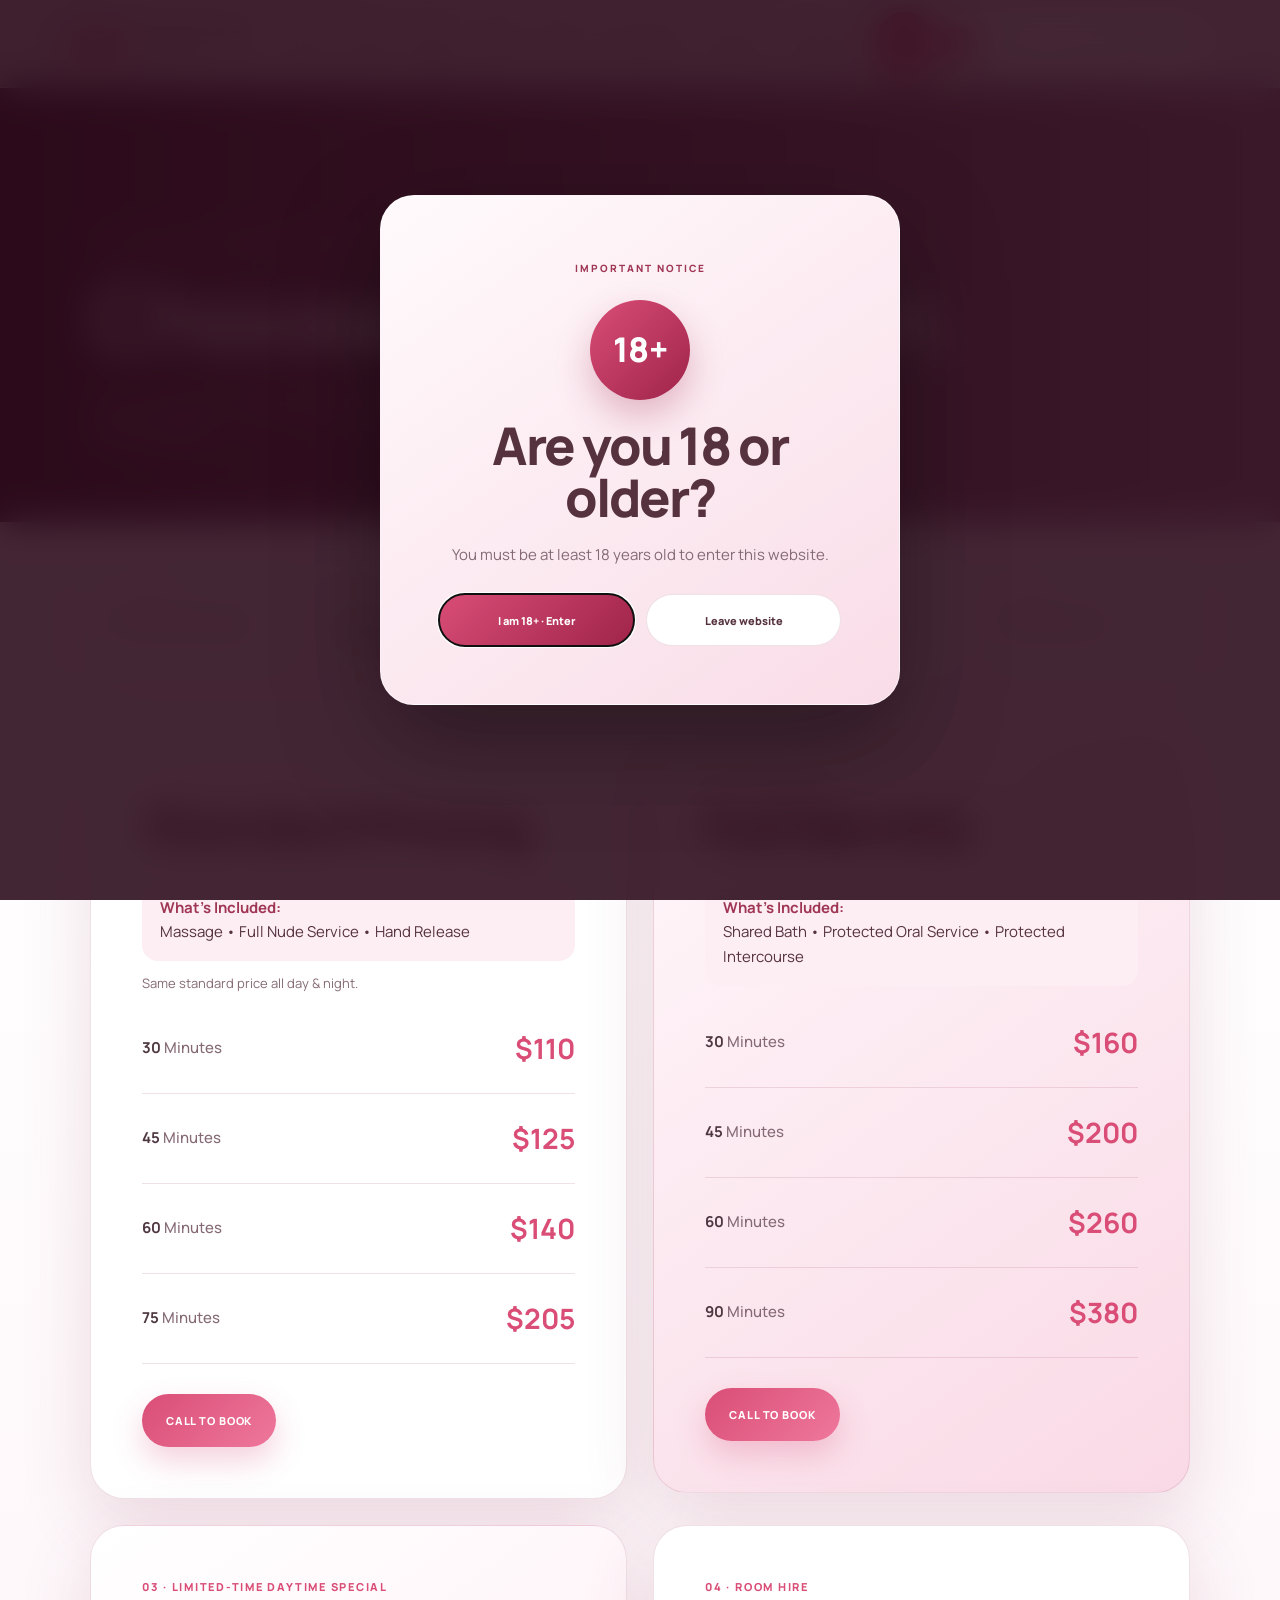
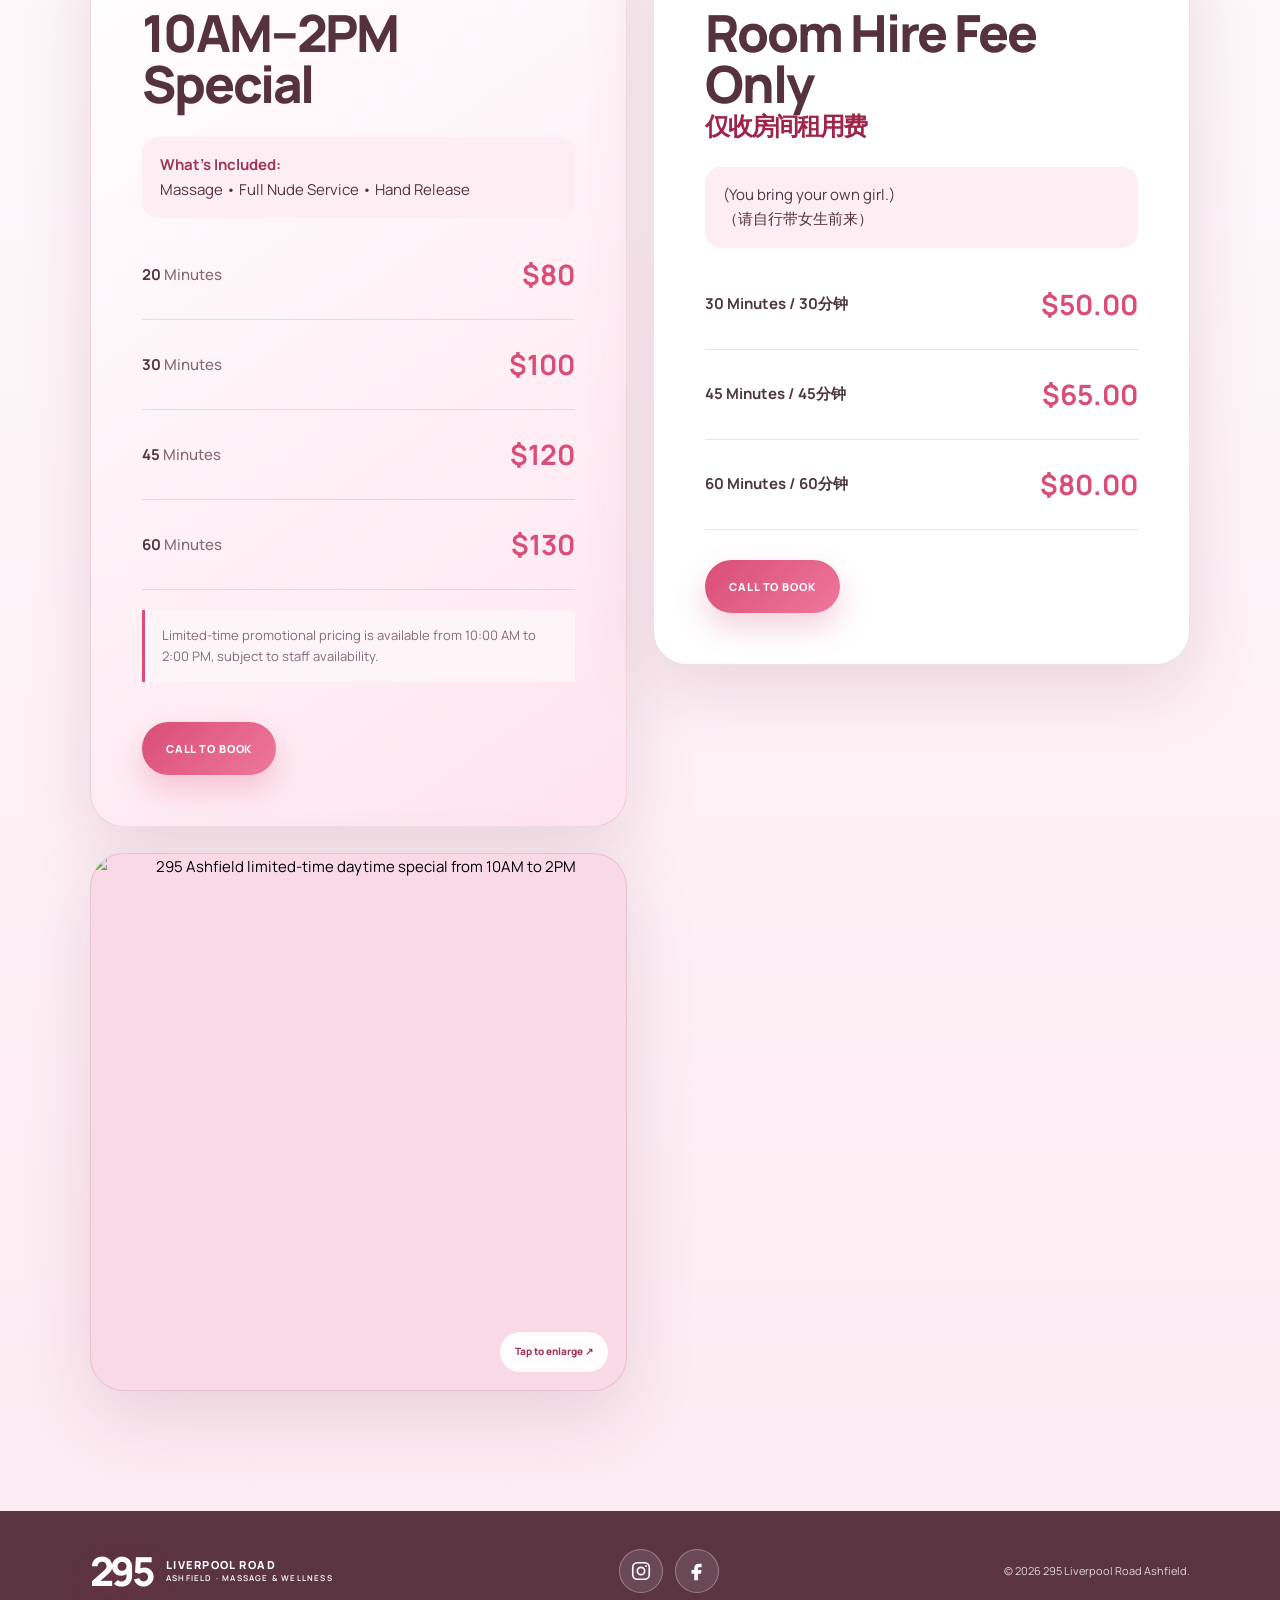
==== commit b0b2600a: "Add files via upload" ====
--- a/rates.html
+++ b/rates.html
@@ -24,6 +24,7 @@
       <article class="rate-panel"><span class="pricing-label">01 · RELAXATION MASSAGE</span><h2>Standard Pricing</h2><p class="service-includes"><strong>What’s Included:</strong> Massage • Full Nude Service • Hand Release</p><p class="rate-timing">Same standard price all day & night.</p><div class="rate-list"><p><span>30 <b>Minutes</b></span><strong>$110</strong></p><p><span>45 <b>Minutes</b></span><strong>$125</strong></p><p><span>60 <b>Minutes</b></span><strong>$140</strong></p><p><span>75 <b>Minutes</b></span><strong>$205</strong></p></div><a class="button button-primary" href="tel:+61416723511">Call to Book</a></article>
       <article class="rate-panel featured"><span class="pricing-label">02 · FULL SERVICE</span><h2>Full Service</h2><p class="service-includes"><strong>What’s Included:</strong> Shared Bath • Protected Oral Service • Protected Intercourse</p><div class="rate-list"><p><span>30 <b>Minutes</b></span><strong>$160</strong></p><p><span>45 <b>Minutes</b></span><strong>$200</strong></p><p><span>60 <b>Minutes</b></span><strong>$260</strong></p><p><span>90 <b>Minutes</b></span><strong>$380</strong></p></div><a class="button button-primary" href="tel:+61416723511">Call to Book</a></article>
       <article class="rate-panel rates-special-card"><span class="pricing-label">03 · LIMITED-TIME DAYTIME SPECIAL</span><h2>10AM–2PM Special</h2><p class="service-includes"><strong>What’s Included:</strong> Massage • Full Nude Service • Hand Release</p><div class="rate-list"><p><span>20 <b>Minutes</b></span><strong>$80</strong></p><p><span>30 <b>Minutes</b></span><strong>$100</strong></p><p><span>45 <b>Minutes</b></span><strong>$120</strong></p><p><span>60 <b>Minutes</b></span><strong>$130</strong></p></div><p class="promotion-note">Limited-time promotional pricing is available from 10:00 AM to 2:00 PM, subject to staff availability.</p><a class="button button-primary" href="tel:+61416723511">Call to Book</a></article>
+      <article class="rate-panel room-hire-card"><span class="pricing-label" data-i18n="roomHireLabel">04 · ROOM HIRE</span><h2 data-i18n="roomHireTitle">Room Hire Fee Only<small>仅收房间租用费</small></h2><p class="service-includes" data-i18n="roomHireNote">(You bring your own girl.)<br>（请自行带女生前来）</p><div class="rate-list"><p><span data-i18n="roomHire30">30 Minutes / 30分钟</span><strong>$50.00</strong></p><p><span data-i18n="roomHire45">45 Minutes / 45分钟</span><strong>$65.00</strong></p><p><span data-i18n="roomHire60">60 Minutes / 60分钟</span><strong>$80.00</strong></p></div><a class="button button-primary" href="tel:+61416723511" data-i18n="bookNow">Call to Book</a></article>
       <button class="rates-special-visual" type="button" data-image-open="images/295-daytime-special.png" aria-label="Open the 295 Ashfield daytime special poster"><img src="images/295-daytime-special.png" alt="295 Ashfield limited-time daytime special from 10AM to 2PM" loading="lazy"><span>Tap to enlarge ↗</span></button>
     </section>
   </main>
--- a/styles.css
+++ b/styles.css
@@ -156,6 +156,29 @@
 @media(max-width:820px){.all-girls-gallery{grid-template-columns:repeat(2,1fr)}.rates-page-grid{grid-template-columns:1fr}.inner-hero{padding-top:190px}.employment-header .language-switcher{display:flex}}
 @media(max-width:520px){.all-girls-gallery{grid-template-columns:1fr}.inner-hero{min-height:62svh;padding:175px 22px 55px}.inner-hero p{font-size:14px}}
 
+/* 295 Ashfield complete services and pricing */
+.rates-shop-details{display:grid;grid-template-columns:repeat(5,minmax(0,1fr));gap:14px;padding-top:42px;padding-bottom:18px;background:#fff8fb}
+.rates-shop-details>div{display:flex;flex-direction:column;gap:8px;padding:20px;border:1px solid var(--line);border-radius:18px;background:#fff;box-shadow:0 10px 28px rgba(127,61,84,.08)}
+.rates-shop-details strong{font-size:10px;letter-spacing:.11em;text-transform:uppercase;color:var(--rose)}
+.rates-shop-details span,.rates-shop-details a{font-size:13px;font-weight:700;color:var(--plum)}
+.rates-complete-grid{padding-top:24px;align-items:start}
+.service-includes{margin:0 0 12px;padding:16px 18px;border-radius:16px;background:var(--pink-100);color:var(--plum);line-height:1.65}
+.service-includes strong{display:block;color:var(--rose-dark)}
+.rate-timing,.promotion-note{margin:0 0 10px;color:var(--muted);font-size:13px;line-height:1.6}
+.promotion-note{margin-top:20px;padding:15px 17px;border-left:3px solid var(--rose);background:#fff5f9}
+.rates-special-card{background:linear-gradient(145deg,#fff,#ffe4ef)}
+.rates-special-visual{position:relative;display:block;overflow:hidden;width:100%;padding:0;border:1px solid var(--line);border-radius:34px;background:#f9d9e5;box-shadow:var(--shadow);cursor:pointer}
+.rates-special-visual img{display:block;width:100%;height:auto;aspect-ratio:1/1;object-fit:cover}
+.rates-special-visual span{position:absolute;right:18px;bottom:18px;padding:11px 15px;border-radius:999px;background:rgba(255,255,255,.94);color:var(--rose-dark);font-size:10px;font-weight:800}
+.home-daytime-special{display:grid;grid-template-columns:minmax(0,.85fr) minmax(0,1.15fr);gap:26px;align-items:stretch;margin-top:28px}
+.home-daytime-special .rates-special-visual{border-radius:28px}
+.home-daytime-special .rates-special-visual img{height:100%;aspect-ratio:auto;object-fit:cover}
+.home-daytime-special .pricing-card{height:100%}
+.home-daytime-special .pricing-card h3{margin:14px 0 18px;font-size:clamp(34px,4vw,52px)}
+@media(max-width:1050px){.rates-shop-details{grid-template-columns:repeat(2,minmax(0,1fr))}.rates-shop-details>div:last-child{grid-column:1/-1}}
+@media(max-width:820px){.home-daytime-special{grid-template-columns:1fr}.home-daytime-special .rates-special-visual img{height:auto;aspect-ratio:1/1}}
+@media(max-width:620px){.rates-shop-details{grid-template-columns:1fr;padding-left:20px;padding-right:20px}.rates-shop-details>div:last-child{grid-column:auto}.rates-complete-grid{padding-left:20px;padding-right:20px}.rate-panel{border-radius:22px}.rates-special-visual{border-radius:22px}}
+
 /* Four employment contact methods */
 .employment-qr-grid{grid-template-columns:repeat(4,minmax(0,1fr))}
 @media(max-width:1100px){.employment-qr-grid{grid-template-columns:1fr 1fr}.employment-qr-card:last-child{grid-column:auto;max-width:none;width:auto;justify-self:stretch}}
@@ -571,22 +594,7 @@
 [dir="rtl"] .weekly-person-button{text-align:right}[dir="rtl"] .weekly-person-button:hover,[dir="rtl"] .weekly-person-button[aria-pressed="true"]{transform:translateX(-3px)}
 @media(max-width:820px){.weekly-roster-showcase{grid-template-columns:1fr}.weekly-featured-person{min-height:560px}.weekly-people{grid-template-columns:repeat(2,minmax(0,1fr))}}
 @media(max-width:560px){.weekly-featured-person{min-height:520px}.weekly-people{grid-template-columns:1fr}.weekly-person-button:hover,.weekly-person-button[aria-pressed="true"]{transform:none}}
-}
-
-.night-price {
-    background: #fff0f5;
-    border: 2px solid #e91e63;
-    border-radius: 10px;
-    padding: 6px 12px;
-    display: inline-block;
-}
-
-.night-price small {
-  color: #ad1457;
-  font-weight: 700;
-}
-
-.night-price strong {
-  color: #d81b60;
-  font-weight: 800;
-}
+.weekly-working-time{display:grid;gap:1px;color:#9f244a!important;font-weight:800}.weekly-working-time span{display:block}.weekly-working-time span strong{font-weight:800}.weekly-featured-info .weekly-working-hours{display:grid;gap:3px;margin:4px 0 12px;color:#9f244a;font-size:14px}.weekly-featured-info .weekly-working-hours span{display:block}.weekly-featured-info .weekly-working-hours strong{font-weight:800}.weekly-hours-heading{margin-bottom:2px}.weekly-person-button:hover .weekly-working-time,.weekly-person-button[aria-pressed="true"] .weekly-working-time{color:#fff!important}
+.room-hire-card h2 small{display:block;margin-top:5px;font-size:.48em;font-weight:700;color:#9f244a}.room-hire-card .rate-list span{font-size:15px}
+.room-hire-card h3 small{display:block;margin-top:5px;font-size:.48em;font-weight:700;color:#9f244a}.room-hire-note{margin:0 0 18px;color:#765f66}.home-room-hire-card{margin-top:24px}
+.pricing-card .pricing-button,.pricing-card .pricing-button span,.rate-panel .button-primary,.rate-panel .button-primary span{color:#fff!important}
